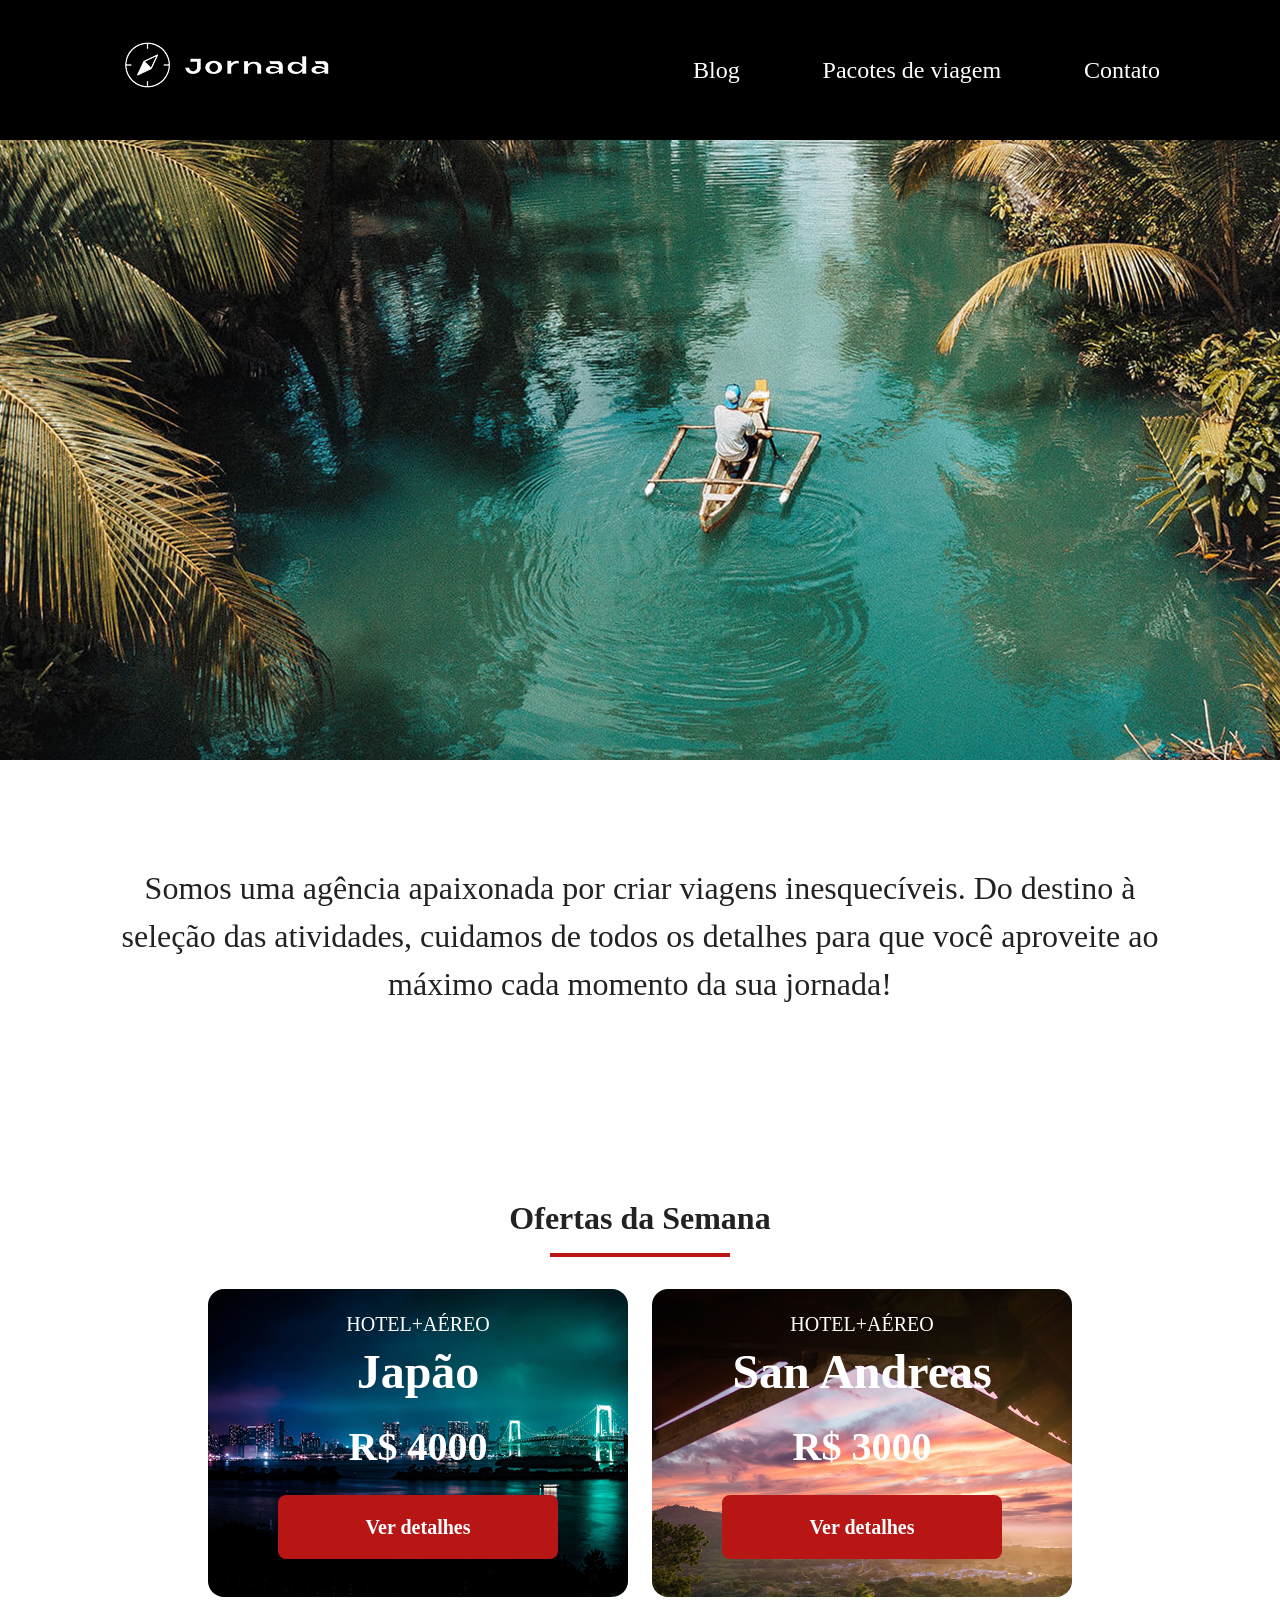
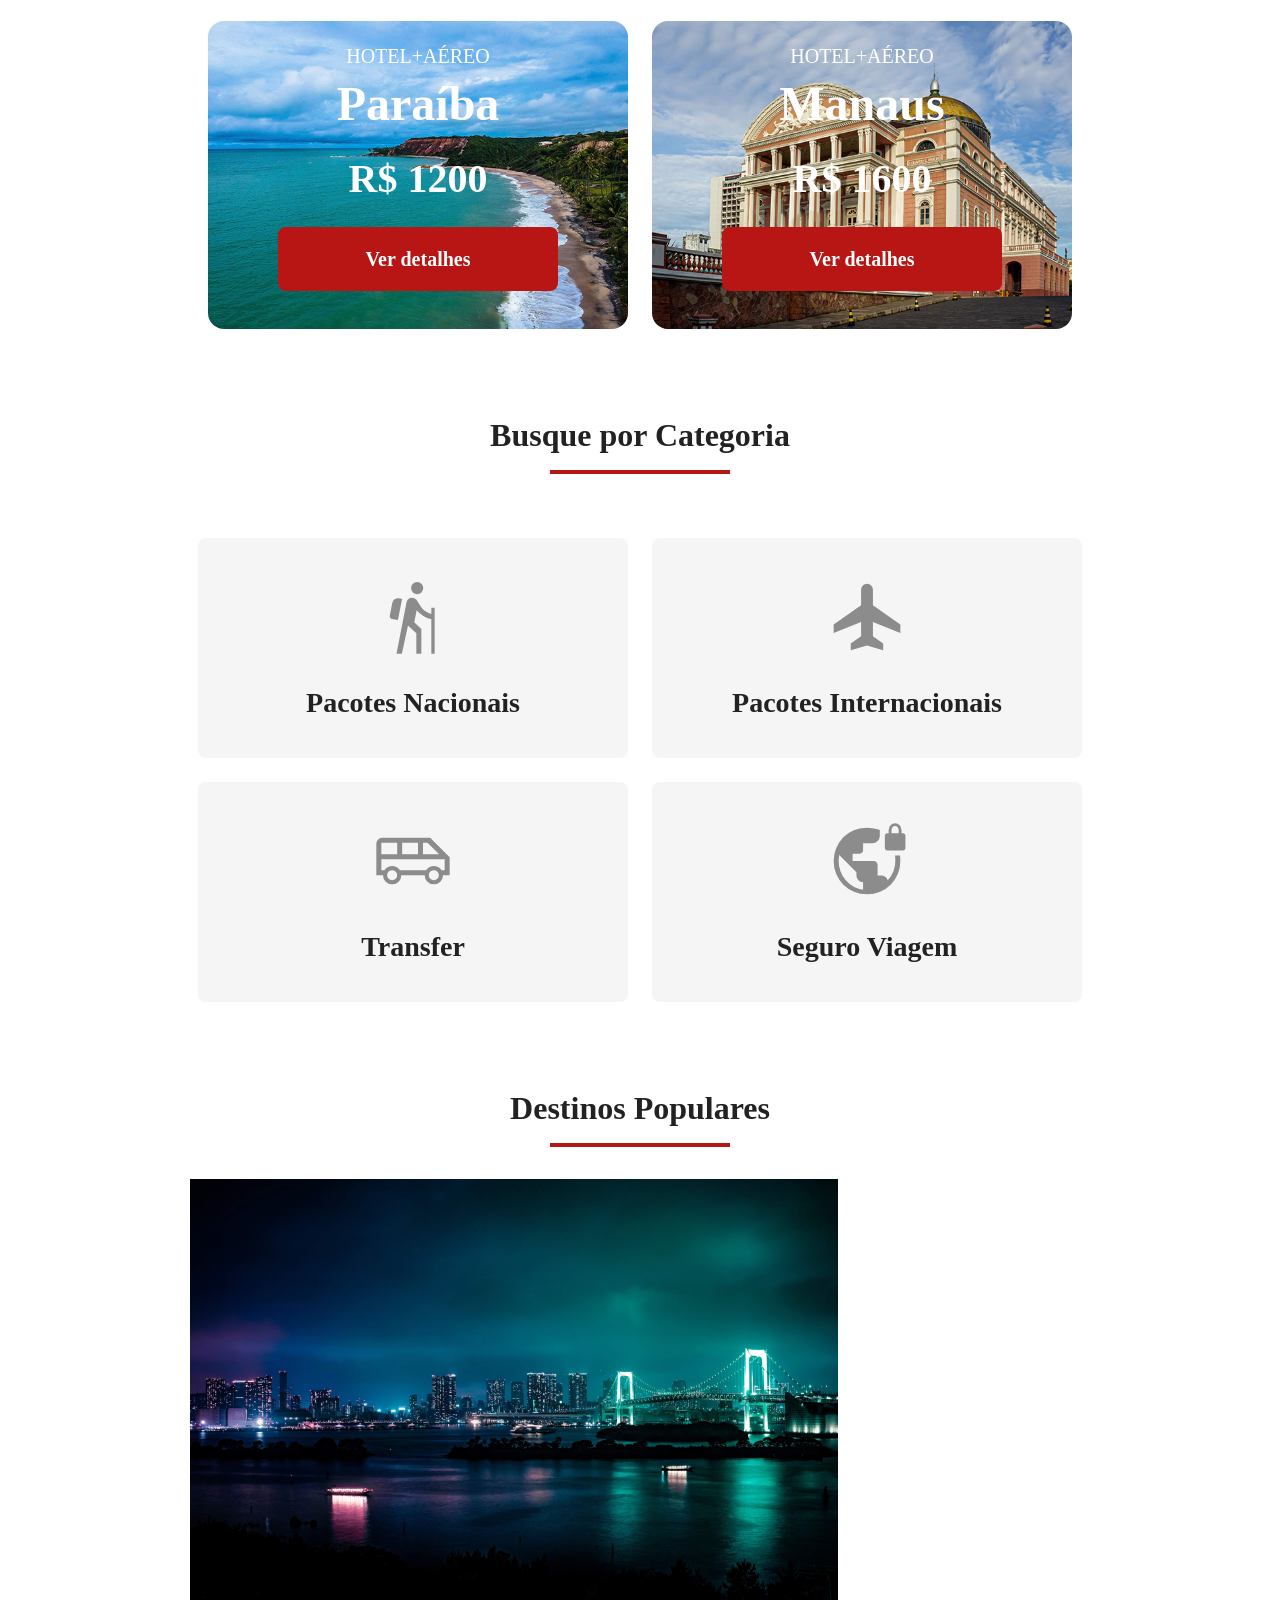
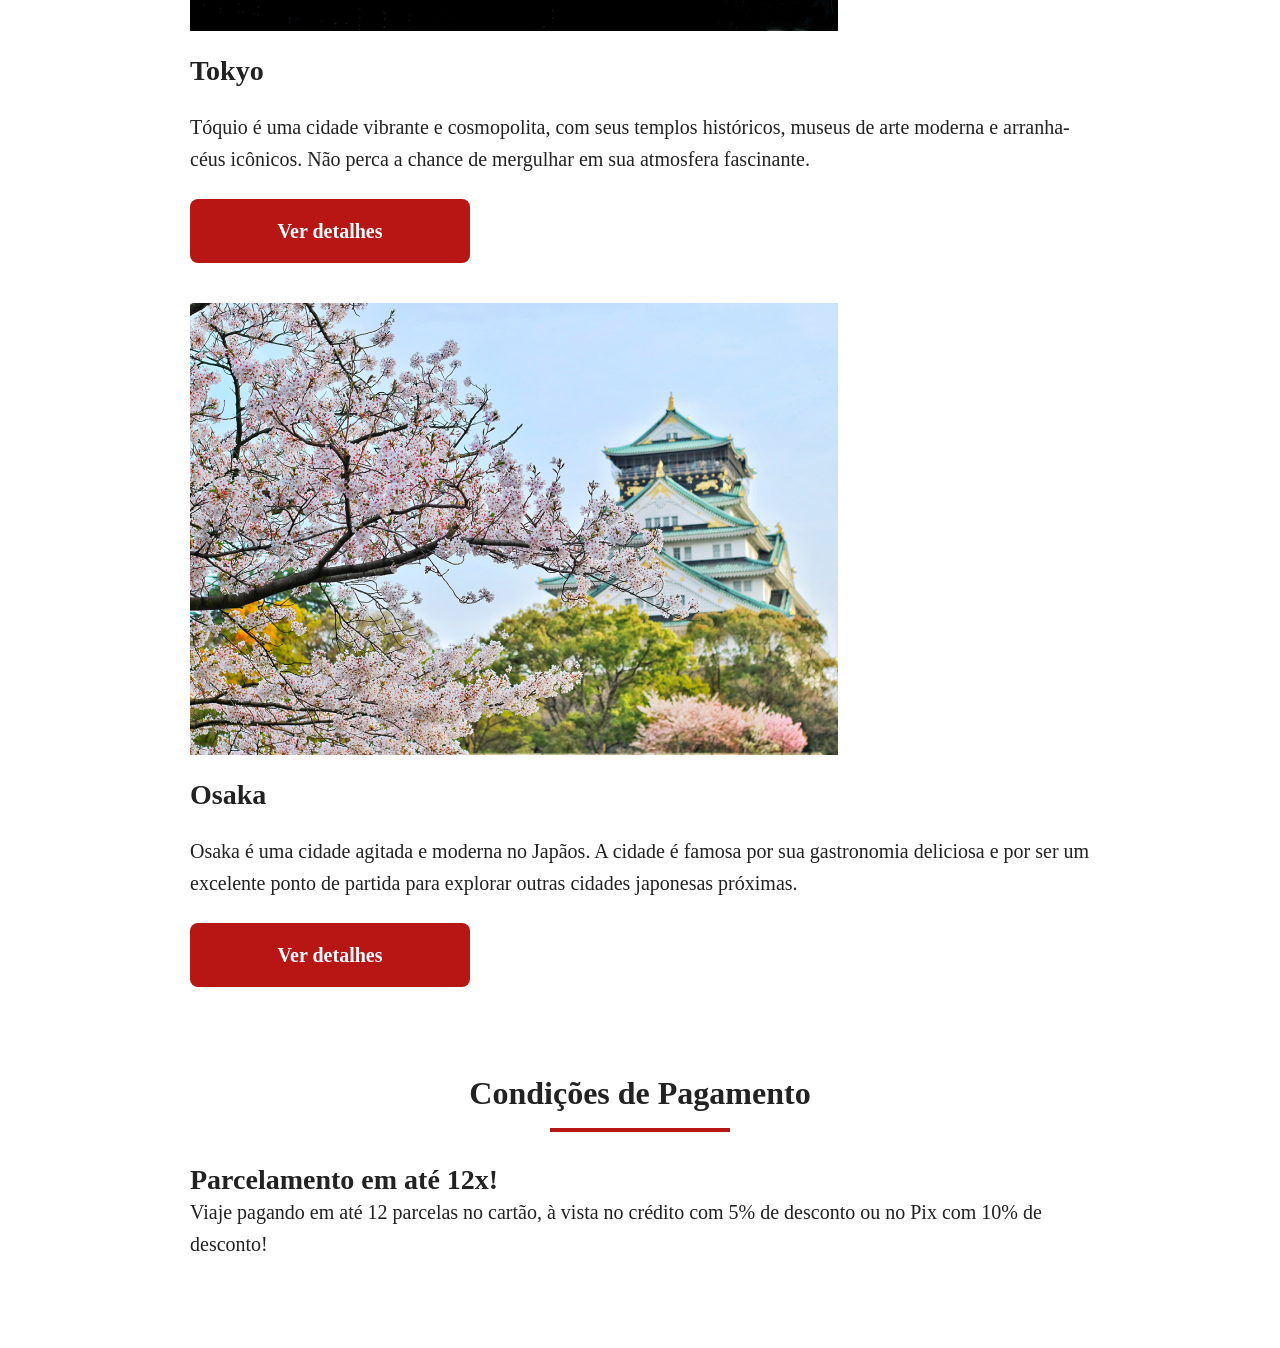
==== index.html @ b7887f9d "Reutiliza estilos de titulos e textos" ====
<!DOCTYPE html>
<html lang="pt-br">
  <head>
    <meta charset="UTF-8" />
    <meta name="viewport" content="width=device-width, initial-scale=1.0" />
    <link rel="stylesheet" href="css/style.css" />
    <link rel="shortcut icon" href="favicon.png" type="image/x-icon" />
    <title>Jornada Viagens</title>
  </head>
  <body>
    <header class="main-header">
      <a class="logo" href="index.html" title="Voltar a página inicial">
        <img
          class="img-mobile"
          src="img/bussola-jornada-branca.png"
          alt="Bussola do logo Jornada Viagens na cor branca"
        />
        <img
          class="img-desktop"
          src="img/bussola-jornada-branca-desktop.png"
          alt="Bussola do logo Jornada Viagens na cor branca"
        />
      </a>
      <div class="navigation-menu">
        <label for="menu">
          <img src="img/menu.png" alt="Menu" />
        </label>
        <input type="checkbox" id="menu" hidden />
        <nav>
          <ul class="list-links">
            <li>
              <a href="blog.html" target="_blank">Blog</a>
            </li>
            <li>
              <a href="pacotes.html" target="_blank">Pacotes de viagem</a>
            </li>
            <li>
              <a href="contato.html" target="_blank">Contato</a>
            </li>
          </ul>
        </nav>
      </div>
    </header>
    <section class="hero">
      <div class="hero-img"></div>
      <h2>
        Somos uma agência apaixonada por criar viagens inesquecíveis. Do destino
        à seleção das atividades, cuidamos de todos os detalhes para que você
        aproveite ao máximo cada momento da sua jornada!
      </h2>
    </section>
    <section class="offers">
      <div class="section-title">
        <h2>Ofertas da Semana</h2>
        <hr />
      </div>
      <div class="offers-cards">
        <article class="card bg-japao">
          <header>
            <p>HOTEL+AÉREO</p>
            <h3>
              Japão <br />
              <span>R$ 4000</span>
            </h3>
          </header>
          <footer>
            <a href="#" class="button">Ver detalhes</a>
          </footer>
        </article>
        <article class="card bg-san-andreas">
          <header>
            <p>HOTEL+AÉREO</p>
            <h3>
              San Andreas <br />
              <span>R$ 3000</span>
            </h3>
          </header>
          <footer>
            <a href="#" class="button">Ver detalhes</a>
          </footer>
        </article>
        <article class="card bg-paraiba">
          <header>
            <p>HOTEL+AÉREO</p>
            <h3>
              Paraíba <br />
              <span>R$ 1200</span>
            </h3>
          </header>
          <footer>
            <a href="#" class="button">Ver detalhes</a>
          </footer>
        </article>
        <article class="card bg-manaus">
          <header>
            <p>HOTEL+AÉREO</p>
            <h3>
              Manaus <br />
              <span>R$ 1600</span>
            </h3>
          </header>
          <footer>
            <a href="#" class="button">Ver detalhes</a>
          </footer>
        </article>
      </div>
    </section>
    <section class="categories">
      <div class="section-title">
        <h2>Busque por Categoria</h2>
        <hr />
      </div>
      <div class="categories-cards">
        <a
          class="card"
          href="#"
          title="Busque pela categoria Pacotes Nacionais"
        >
          <img src="img/pacotes-nacionais.svg" alt="Pacotes nacionais" />
          <h3 class="content-title">Pacotes Nacionais</h3>
        </a>

        <a
          class="card"
          href="#"
          title="Busque pela categoria Pacotes Internacionais"
        >
          <img
            src="img/pacotes-internacionais.svg"
            alt="Pacotes internacionais"
          />
          <h3 class="content-title">Pacotes Internacionais</h3>
        </a>

        <a
          class="card single-line transfer"
          href="#"
          title="Busque pelo serviço de Transfer"
        >
          <img src="img/transfer.svg" alt="Transfer" />
          <h3 class="content-title">Transfer</h3>
        </a>

        <a
          class="card single-line"
          href="#"
          title="Busque pelo serviço de Seguro Viagem"
        >
          <img src="img/seguro-viagem.svg" alt="Seguro Viagem" />
          <h3 class="content-title">Seguro Viagem</h3>
        </a>
      </div>
    </section>
    <section class="destinations">
      <div class="section-title">
        <h2>Destinos Populares</h2>
        <hr />
      </div>
      <div class="destinations-items">
        <article class="item">
          <header>
            <div class="img-item tokyo"></div>
            <h4 class="content-title">Tokyo</h4>
          </header>
          <p class="content-text">
            Tóquio é uma cidade vibrante e cosmopolita, com seus templos
            históricos, museus de arte moderna e arranha-céus icônicos. Não
            perca a chance de mergulhar em sua atmosfera fascinante.
          </p>
          <footer>
            <a
              href="#"
              class="button"
              title="Veja mais detalhes do destino Tokyo"
              >Ver detalhes</a
            >
          </footer>
        </article>
        <article class="item">
          <header>
            <div class="img-item osaka"></div>
            <h4 class="content-title">Osaka</h4>
          </header>
          <p class="content-text">
            Osaka é uma cidade agitada e moderna no Japãos. A cidade é famosa
            por sua gastronomia deliciosa e por ser um excelente ponto de
            partida para explorar outras cidades japonesas próximas.
          </p>
          <footer>
            <a
              href="#"
              class="button"
              title="Veja mais detalhes do destino Osaka"
              >Ver detalhes</a
            >
          </footer>
        </article>
      </div>
    </section>
    <section class="payments">
      <div class="section-title">
        <h2>Condições de Pagamento</h2>
        <hr />
      </div>
      <div class="text-content">
        <h3 class="content-title">Parcelamento em até 12x!</h3>
        <p class="content-text">
          Viaje pagando em até 12 parcelas no cartão, à vista no crédito com 5%
          de desconto ou no Pix com 10% de desconto!
        </p>
      </div>
      <div class="image-content">
        <div class="image bag"></div>
        <div class="image passport"></div>
        <div class="image people"></div>
      </div>
    </section>
  </body>
</html>
---- css/style.css ----
@import url(global.css);
@import url(header.css);
@import url(hero.css);
@import url(offers.css);
@import url(categories.css);
@import url(destinations.css);
@import url(payments.css);
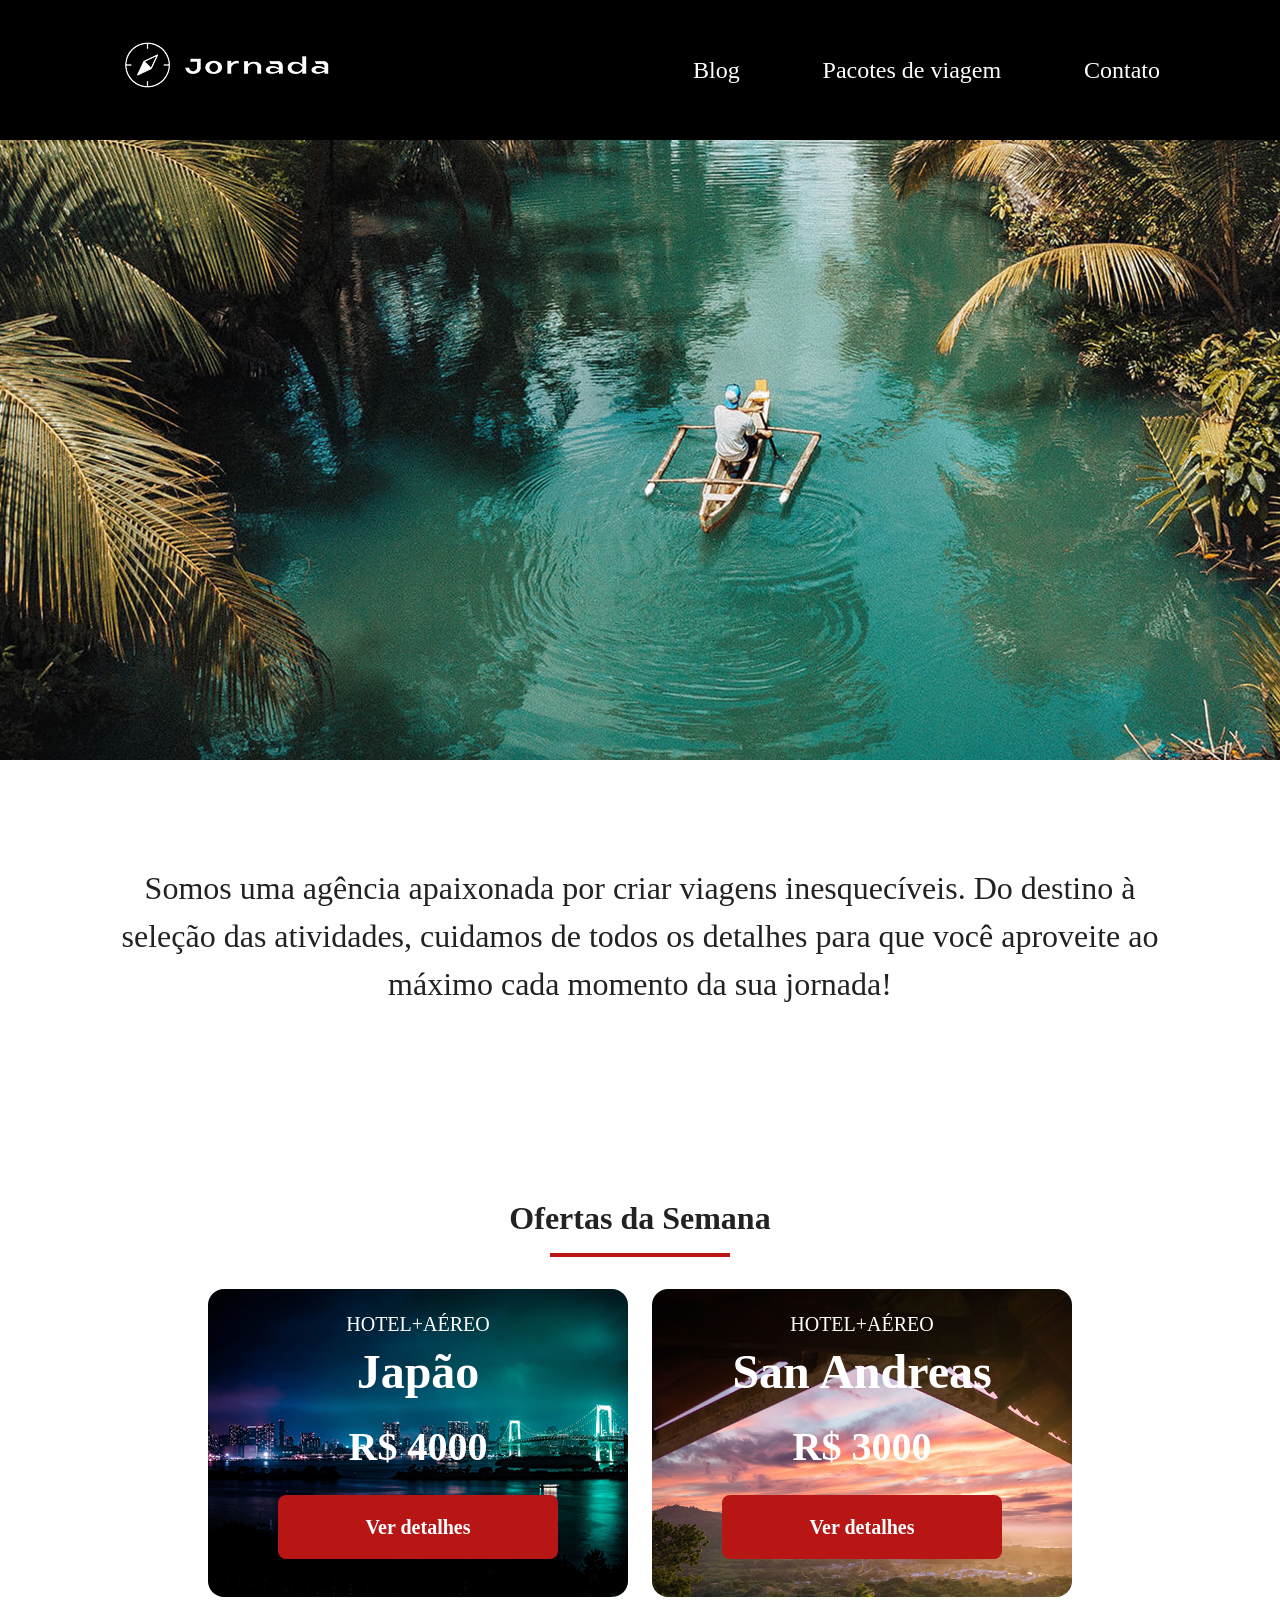
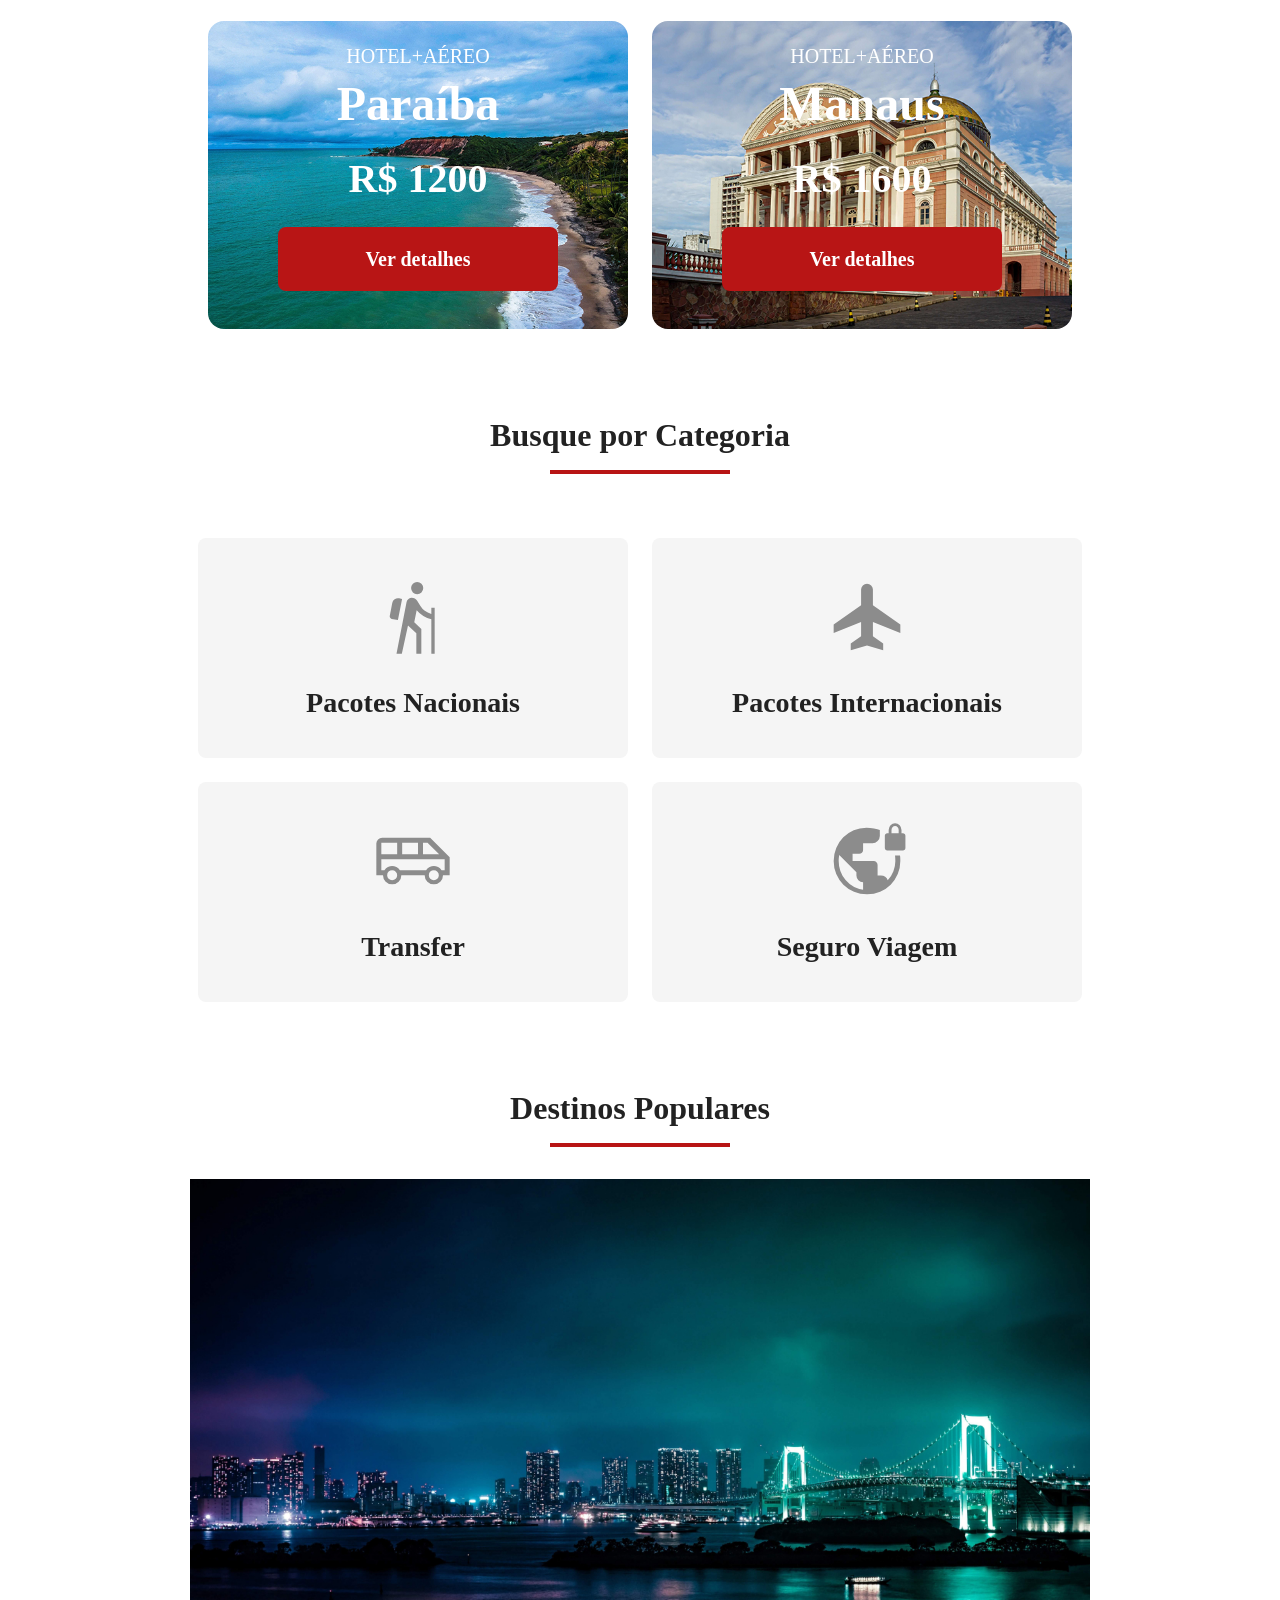
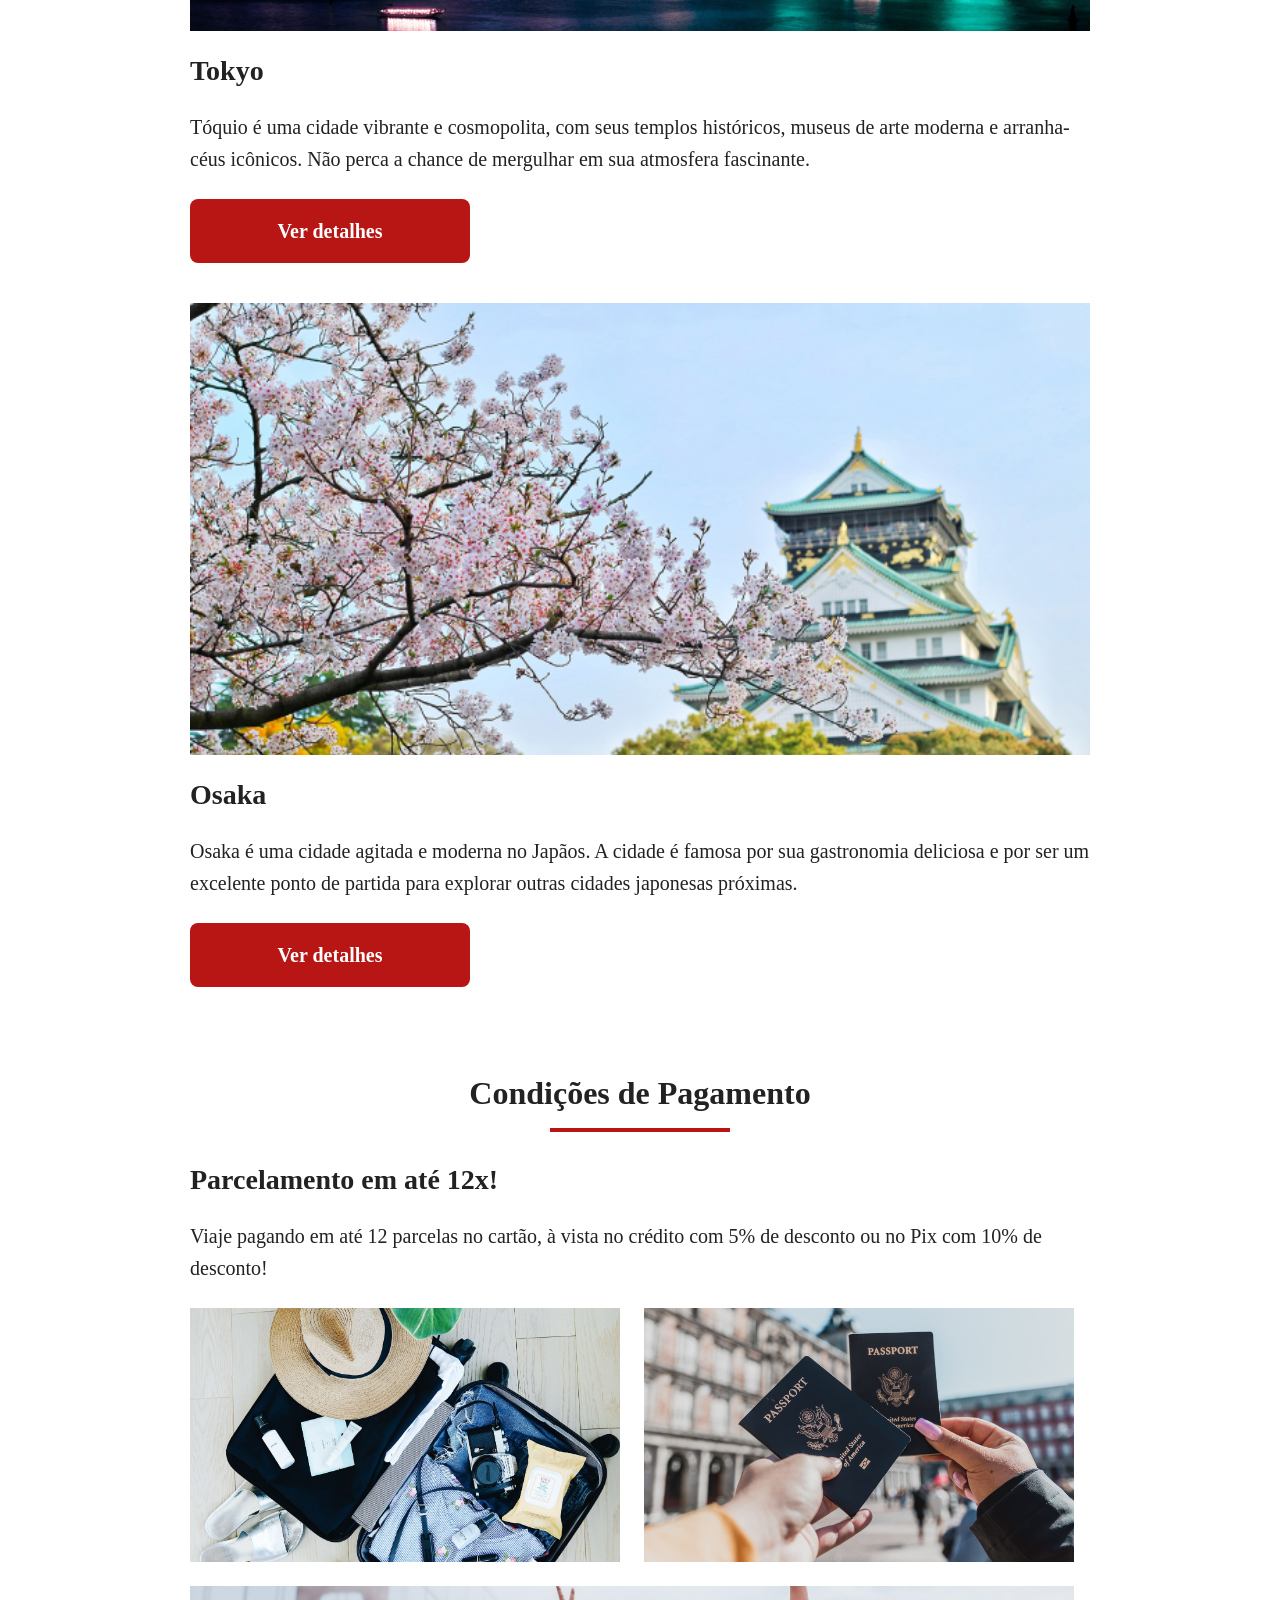
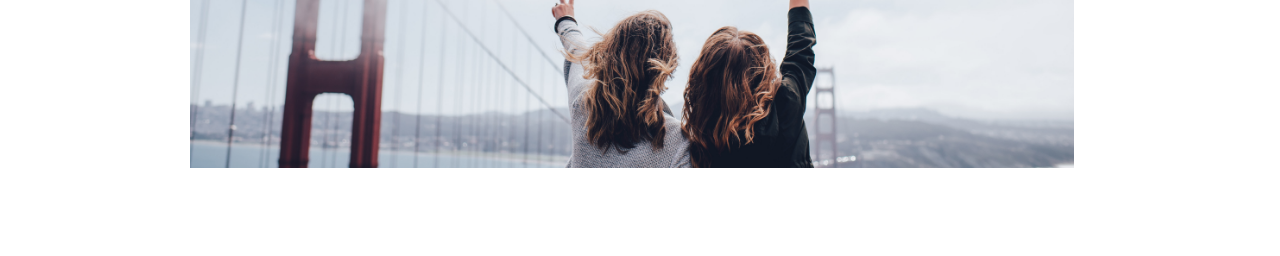
==== commit 91bbb582: "Finaliza secao de pagamentos" ====
--- a/index.html
+++ b/index.html
@@ -202,17 +202,19 @@
         <h2>Condições de Pagamento</h2>
         <hr />
       </div>
-      <div class="text-content">
-        <h3 class="content-title">Parcelamento em até 12x!</h3>
-        <p class="content-text">
-          Viaje pagando em até 12 parcelas no cartão, à vista no crédito com 5%
-          de desconto ou no Pix com 10% de desconto!
-        </p>
-      </div>
-      <div class="image-content">
-        <div class="image bag"></div>
-        <div class="image passport"></div>
-        <div class="image people"></div>
+      <div class="content-content">
+        <div class="text-content">
+          <h3 class="content-title">Parcelamento em até 12x!</h3>
+          <p class="content-text">
+            Viaje pagando em até 12 parcelas no cartão, à vista no crédito com
+            5% de desconto ou no Pix com 10% de desconto!
+          </p>
+        </div>
+        <div class="image-content">
+          <div class="image bag"></div>
+          <div class="image passport"></div>
+          <div class="image people"></div>
+        </div>
       </div>
     </section>
   </body>
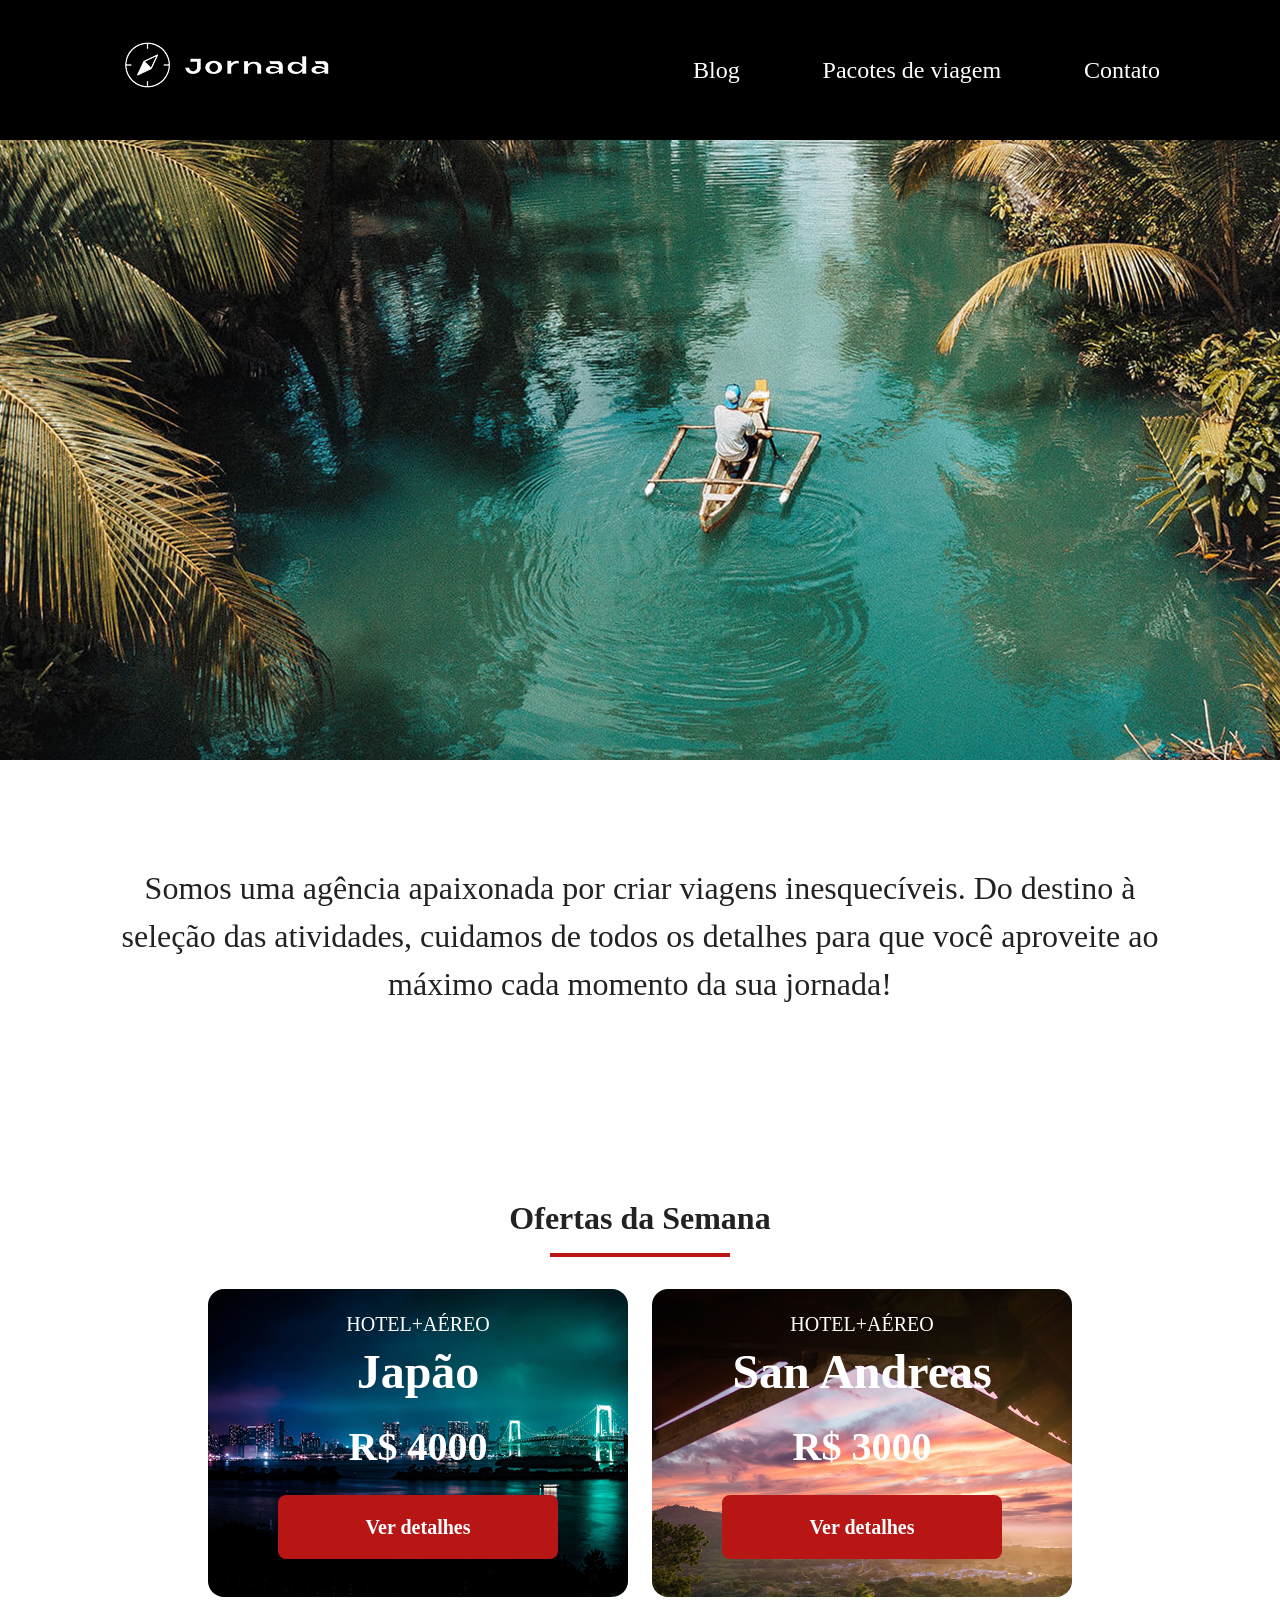
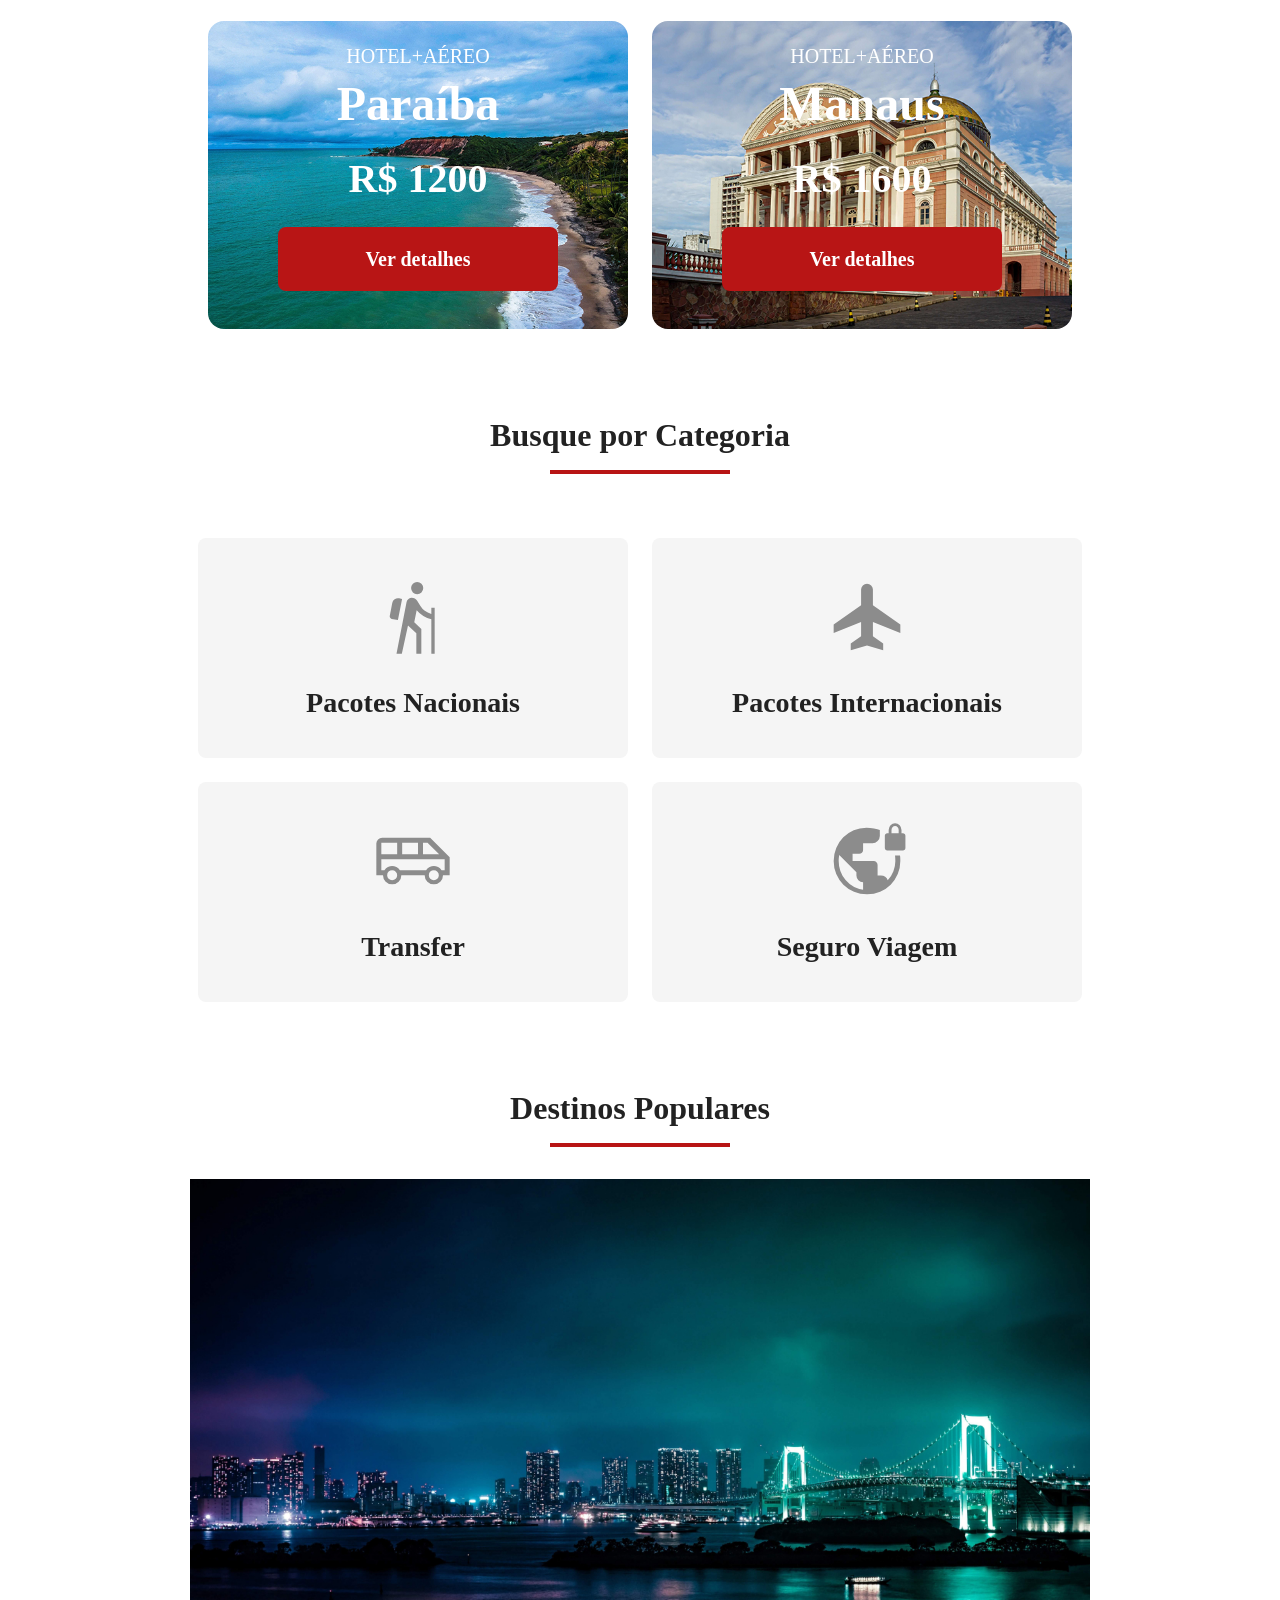
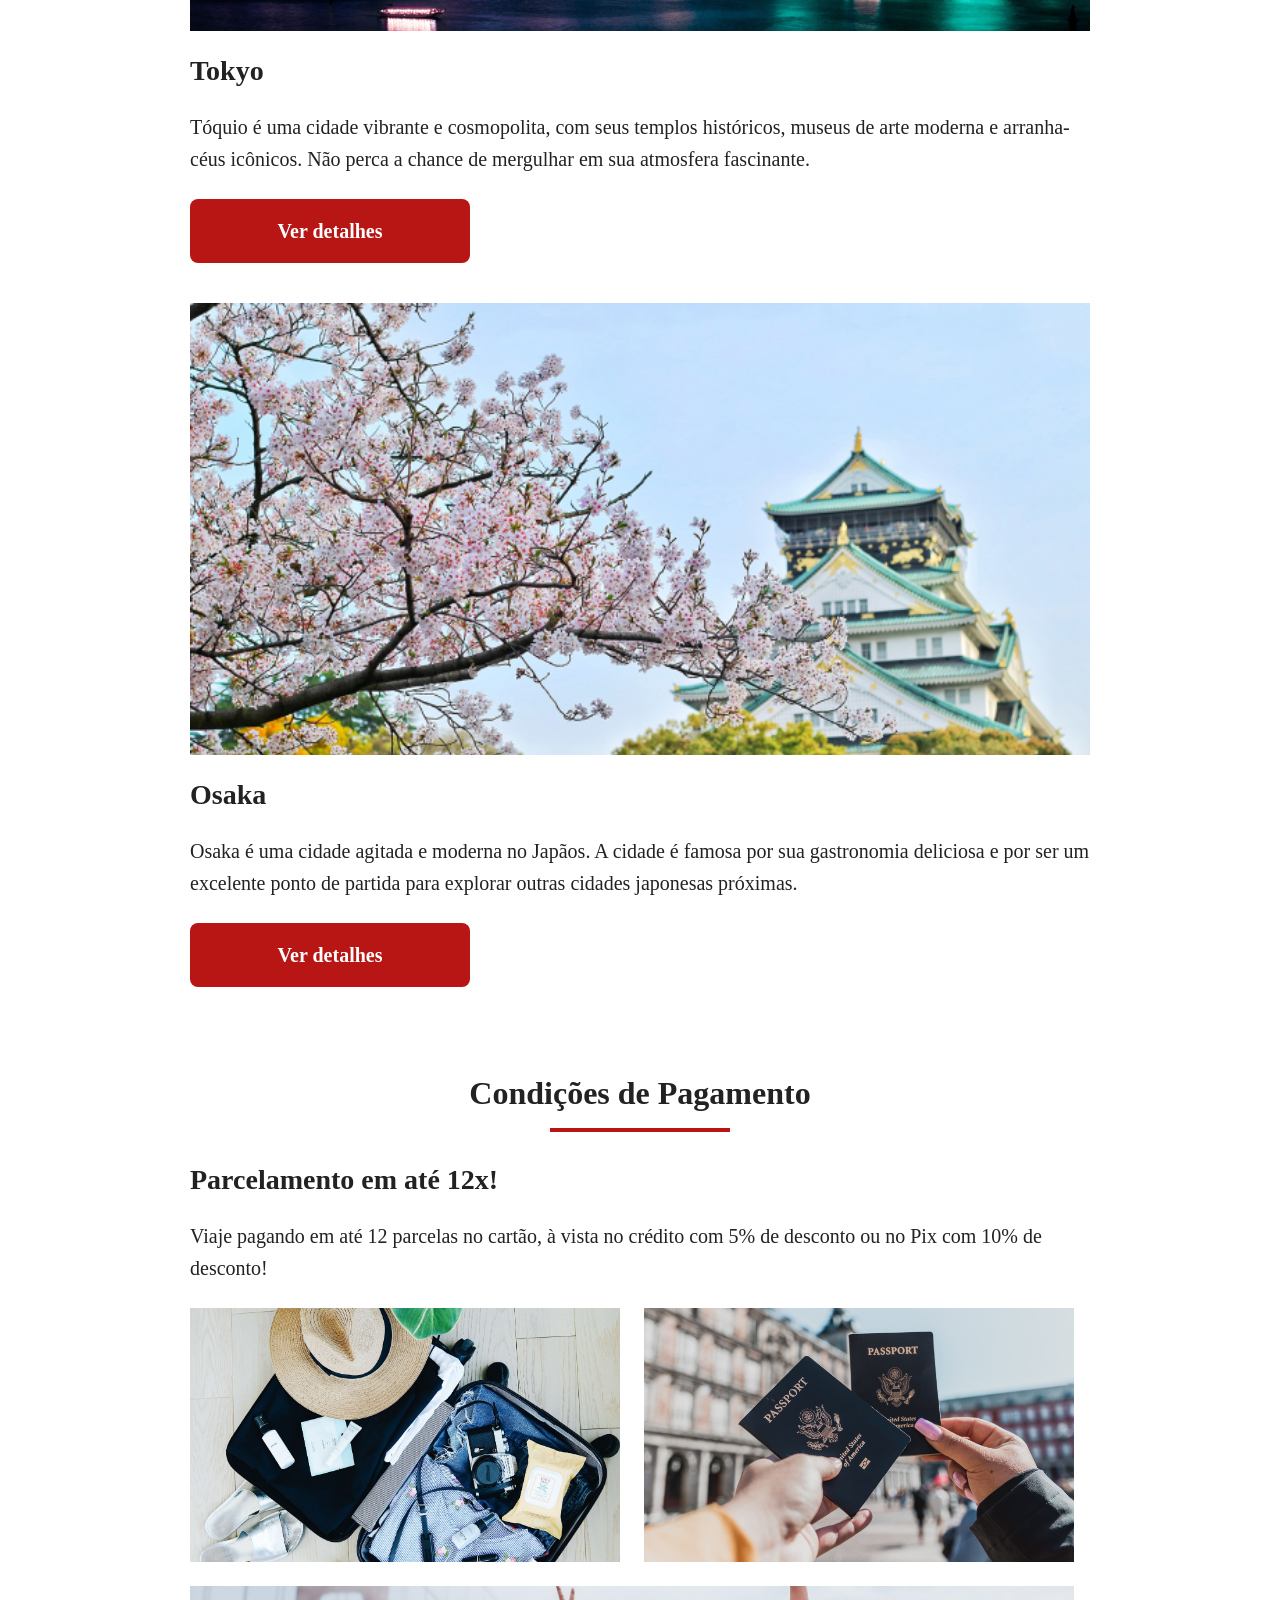
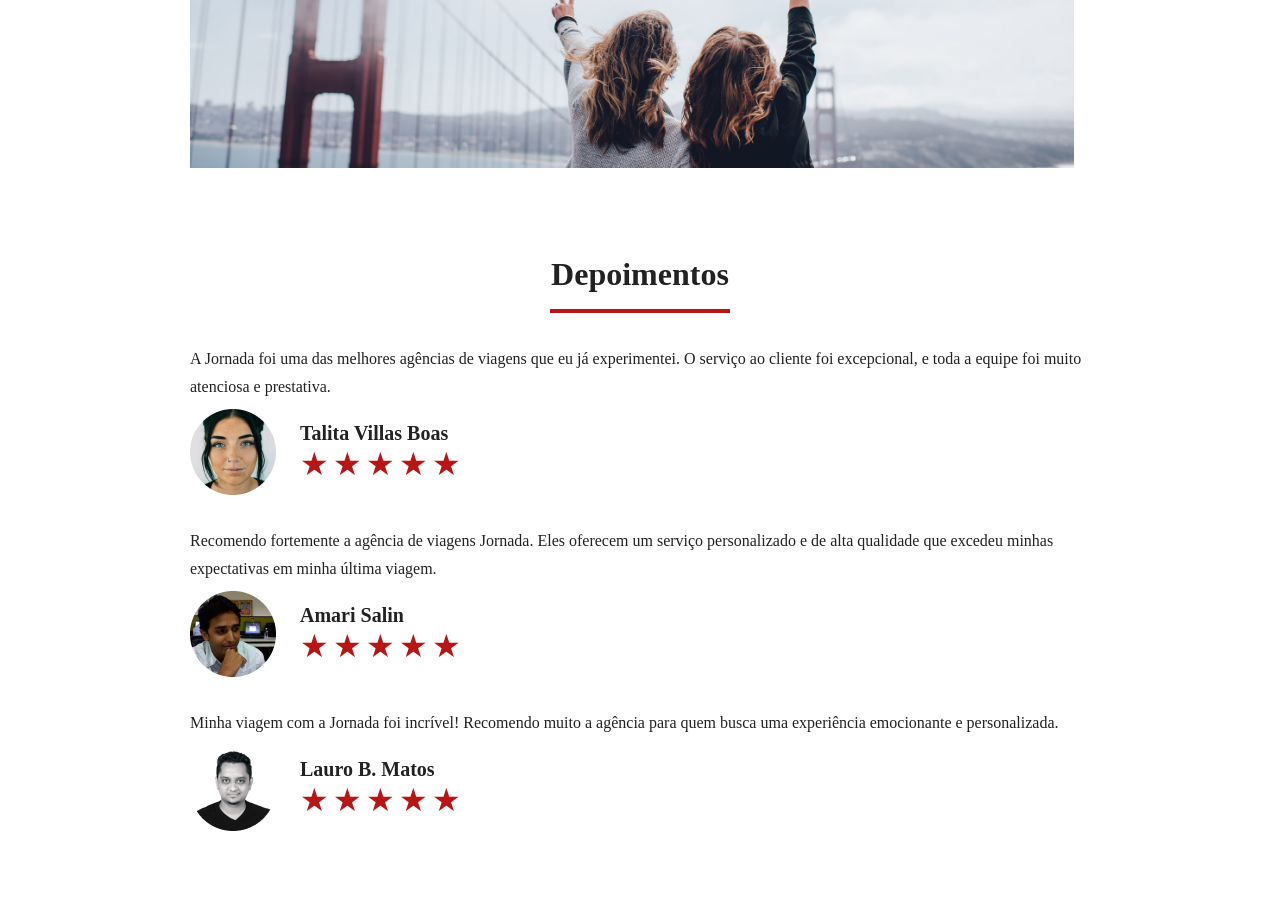
==== commit 144ef543: "Finaliza estilos do mobile" ====
--- a/index.html
+++ b/index.html
@@ -217,5 +217,87 @@
         </div>
       </div>
     </section>
+    <section class="testimonial">
+      <div class="section-title">
+        <h2>Depoimentos</h2>
+        <hr />
+      </div>
+      <div class="testimonial-container">
+        <article>
+          <header>
+            <p>
+              A Jornada foi uma das melhores agências de viagens que eu já
+              experimentei. O serviço ao cliente foi excepcional, e toda a
+              equipe foi muito atenciosa e prestativa.
+            </p>
+          </header>
+          <footer>
+            <img
+              src="img/avatar-talita.png"
+              alt="Imagem de perfil da cliente Talita Villas Boas"
+            />
+            <div class="profile-content">
+              <h4>Talita Villas Boas</h4>
+              <div class="rating">
+                <span class="star">&#9733;</span>
+                <span class="star">&#9733;</span>
+                <span class="star">&#9733;</span>
+                <span class="star">&#9733;</span>
+                <span class="star">&#9733;</span>
+              </div>
+            </div>
+          </footer>
+        </article>
+        <article>
+          <header>
+            <p>
+              Recomendo fortemente a agência de viagens Jornada. Eles oferecem
+              um serviço personalizado e de alta qualidade que excedeu minhas
+              expectativas em minha última viagem.
+            </p>
+          </header>
+          <footer>
+            <img
+              src="img/avatar-amari.png"
+              alt="Imagem de perfil da cliente Amari Salin"
+            />
+            <div class="profile-content">
+              <h4>Amari Salin</h4>
+              <div class="rating">
+                <span class="star">&#9733;</span>
+                <span class="star">&#9733;</span>
+                <span class="star">&#9733;</span>
+                <span class="star">&#9733;</span>
+                <span class="star">&#9733;</span>
+              </div>
+            </div>
+          </footer>
+        </article>
+        <article>
+          <header>
+            <p>
+              Minha viagem com a Jornada foi incrível! Recomendo muito a agência
+              para quem busca uma experiência emocionante e personalizada.
+            </p>
+          </header>
+          <footer>
+            <img
+              src="img/avatar-lauro.png"
+              alt="Imagem de perfil da cliente Talita Villas Boas"
+            />
+            <div class="profile-content">
+              <h4>Lauro B. Matos</h4>
+              <div class="rating">
+                <span class="star">&#9733;</span>
+                <span class="star">&#9733;</span>
+                <span class="star">&#9733;</span>
+                <span class="star">&#9733;</span>
+                <span class="star">&#9733;</span>
+              </div>
+            </div>
+          </footer>
+        </article>
+      </div>
+    </section>
   </body>
 </html>
--- a/css/style.css
+++ b/css/style.css
@@ -5,3 +5,4 @@
 @import url(categories.css);
 @import url(destinations.css);
 @import url(payments.css);
+@import url(tesmonials.css);
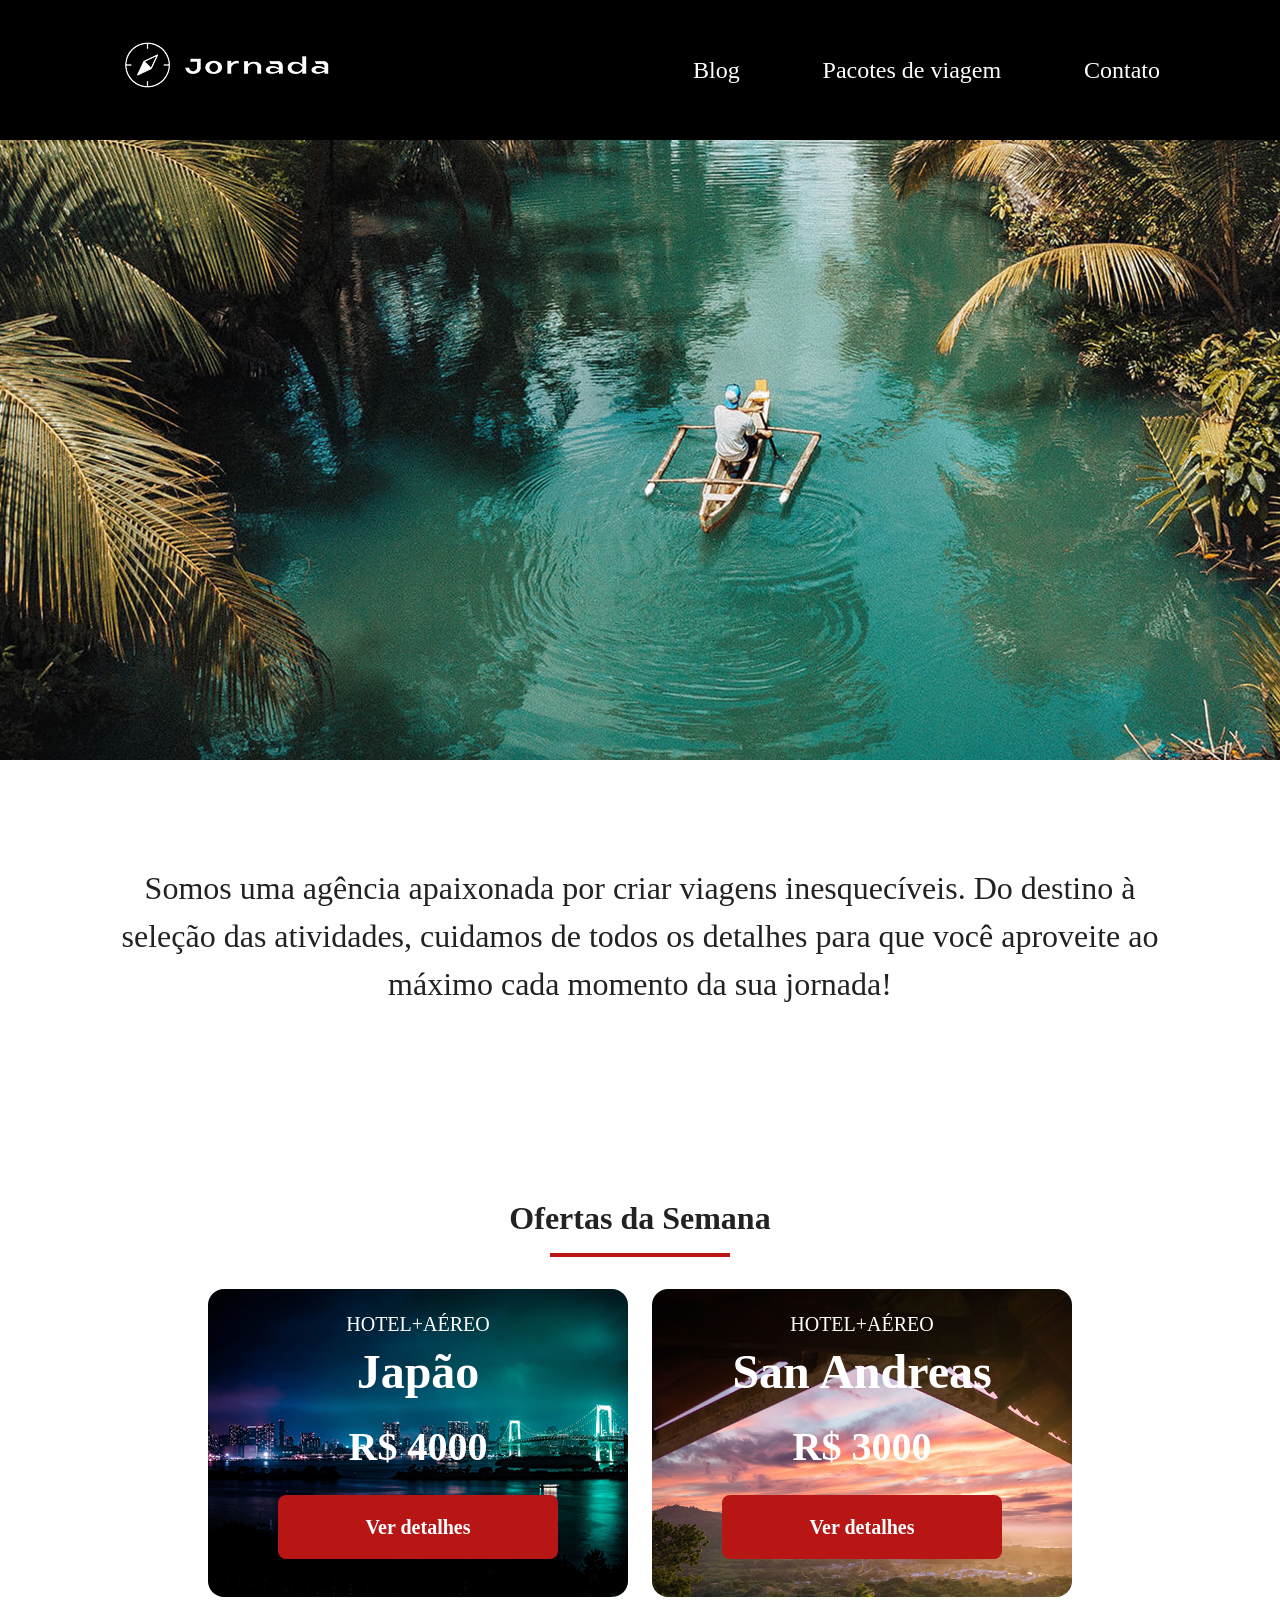
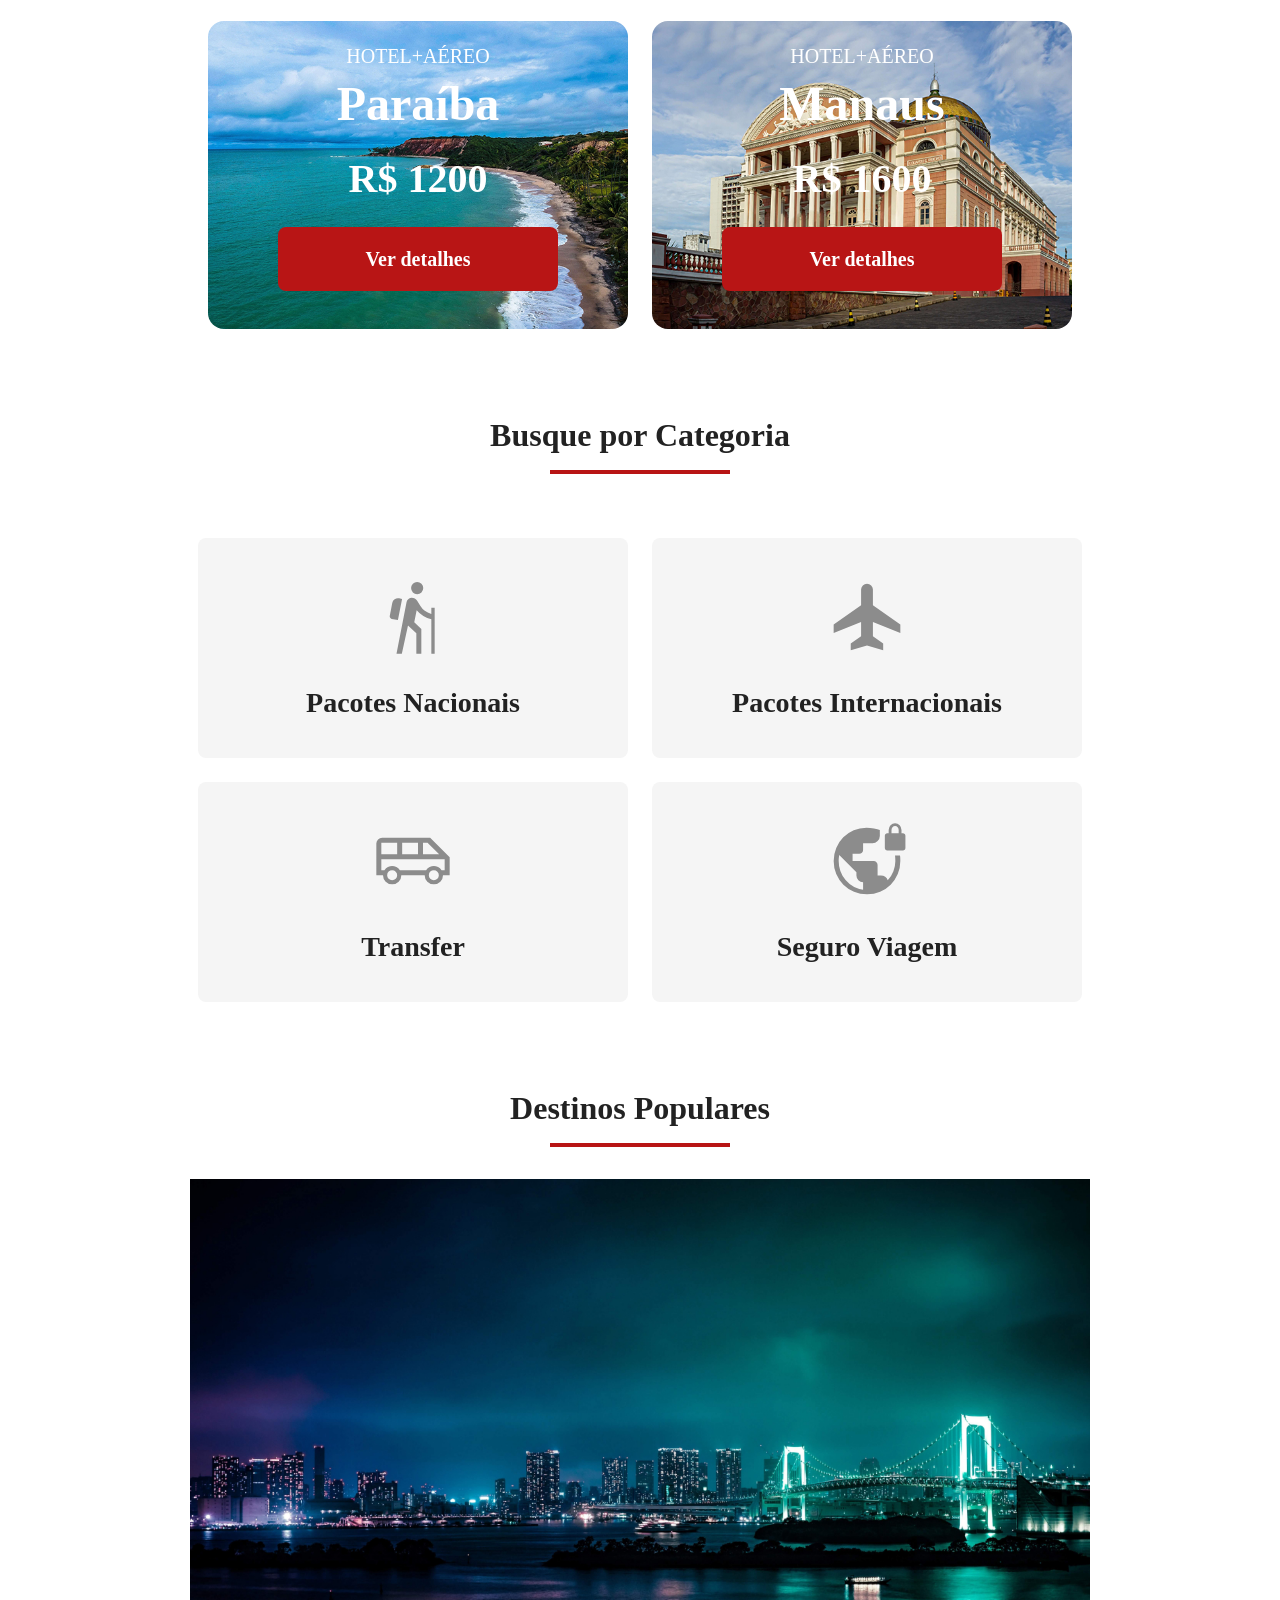
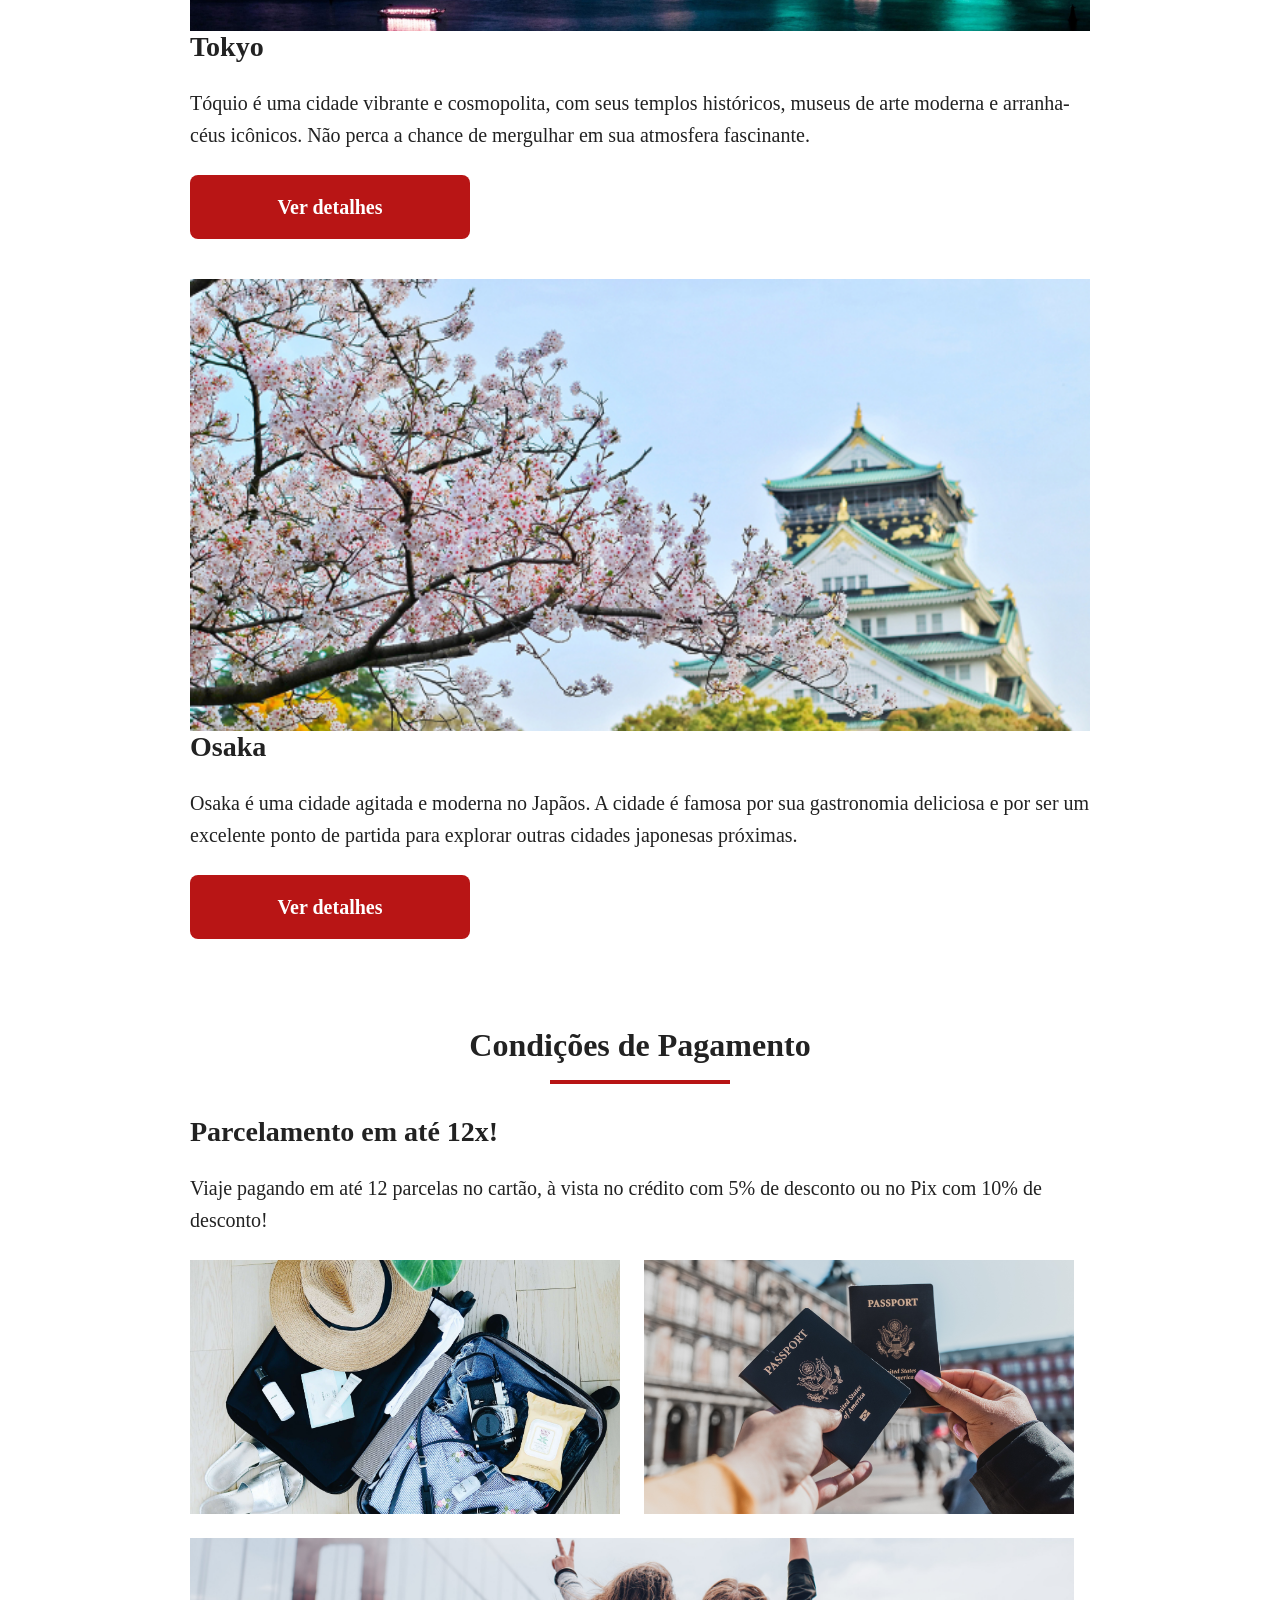
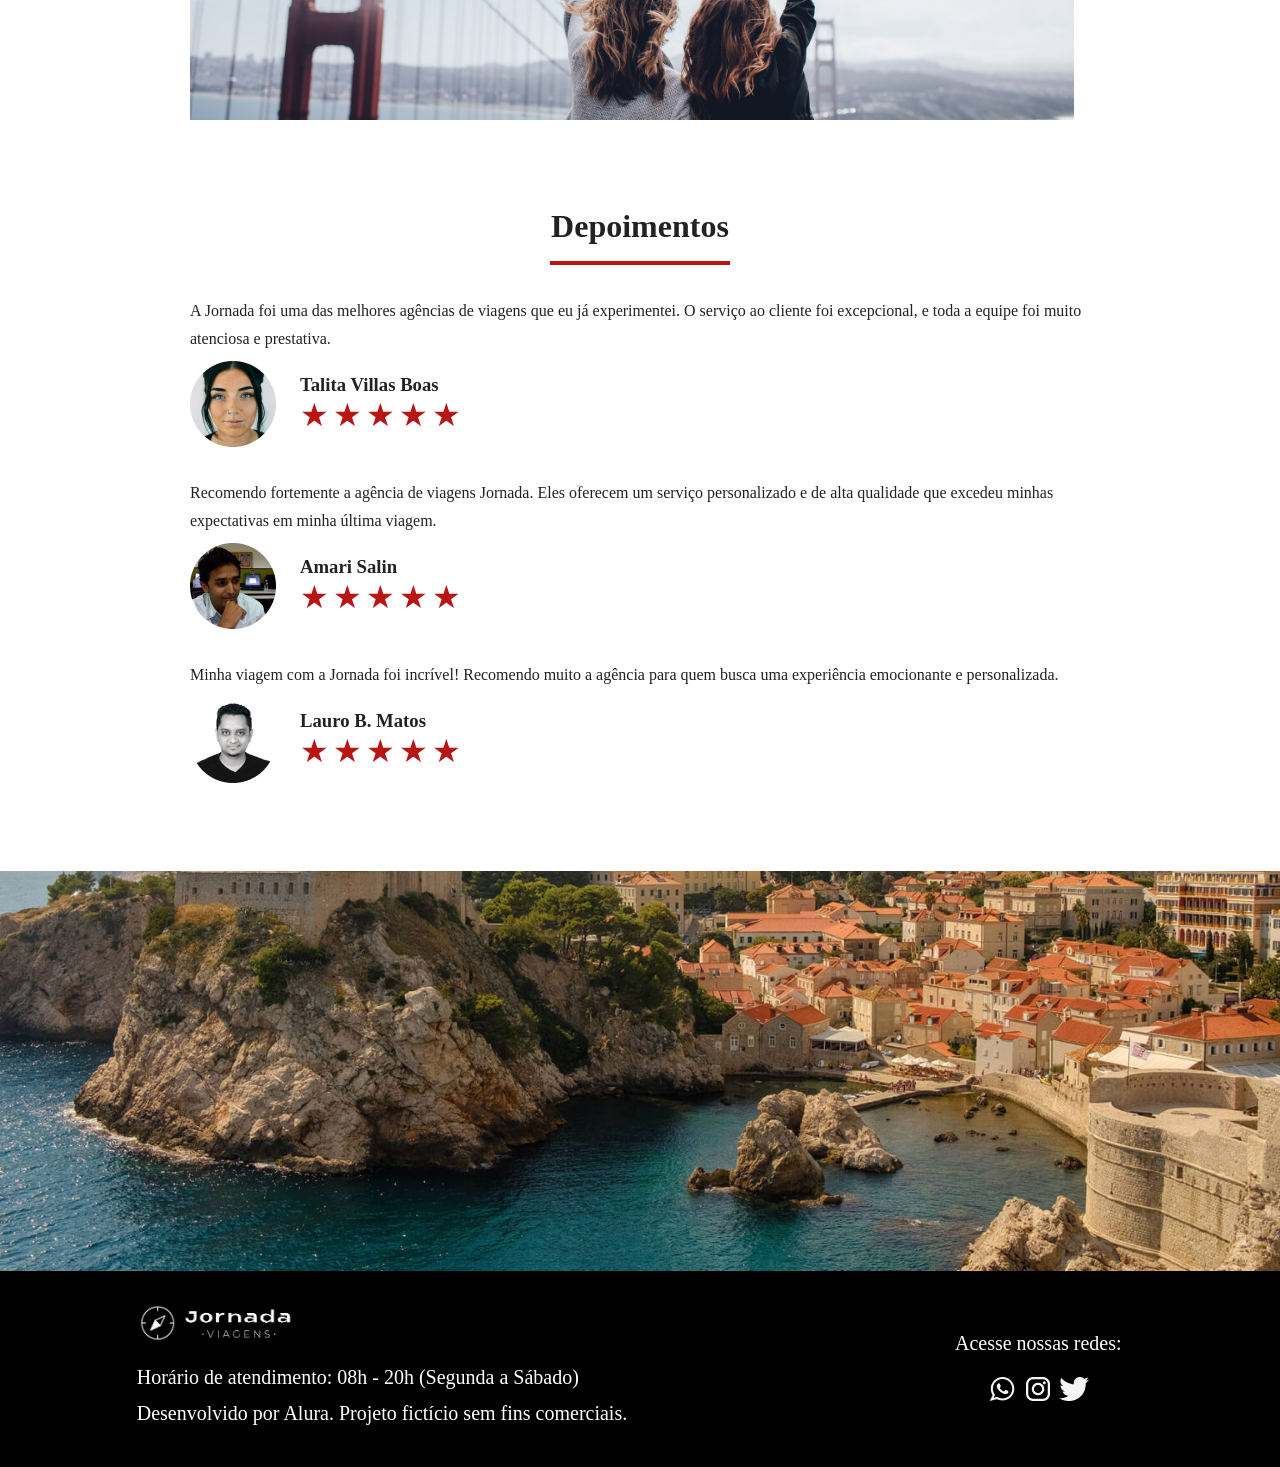
==== commit e7b823d9: "Altera favico" ====
--- a/index.html
+++ b/index.html
@@ -4,7 +4,7 @@
     <meta charset="UTF-8" />
     <meta name="viewport" content="width=device-width, initial-scale=1.0" />
     <link rel="stylesheet" href="css/style.css" />
-    <link rel="shortcut icon" href="favicon.png" type="image/x-icon" />
+    <link rel="shortcut icon" href="favicon.svg" type="image/svg" />
     <title>Jornada Viagens</title>
   </head>
   <body>
@@ -116,7 +116,7 @@
           href="#"
           title="Busque pela categoria Pacotes Nacionais"
         >
-          <img src="img/pacotes-nacionais.svg" alt="Pacotes nacionais" />
+          <img src="img/pacotes-nacionais.svg" alt="Icone de viajante" />
           <h3 class="content-title">Pacotes Nacionais</h3>
         </a>
 
@@ -125,10 +125,7 @@
           href="#"
           title="Busque pela categoria Pacotes Internacionais"
         >
-          <img
-            src="img/pacotes-internacionais.svg"
-            alt="Pacotes internacionais"
-          />
+          <img src="img/pacotes-internacionais.svg" alt="Icone de um avião" />
           <h3 class="content-title">Pacotes Internacionais</h3>
         </a>
 
@@ -137,7 +134,7 @@
           href="#"
           title="Busque pelo serviço de Transfer"
         >
-          <img src="img/transfer.svg" alt="Transfer" />
+          <img src="img/transfer.svg" alt="Icone de um onibus" />
           <h3 class="content-title">Transfer</h3>
         </a>
 
@@ -146,7 +143,10 @@
           href="#"
           title="Busque pelo serviço de Seguro Viagem"
         >
-          <img src="img/seguro-viagem.svg" alt="Seguro Viagem" />
+          <img
+            src="img/seguro-viagem.svg"
+            alt="Icone de um planeta com cadeado"
+          />
           <h3 class="content-title">Seguro Viagem</h3>
         </a>
       </div>
@@ -160,7 +160,7 @@
         <article class="item">
           <header>
             <div class="img-item tokyo"></div>
-            <h4 class="content-title">Tokyo</h4>
+            <h3 class="content-title">Tokyo</h3>
           </header>
           <p class="content-text">
             Tóquio é uma cidade vibrante e cosmopolita, com seus templos
@@ -179,7 +179,7 @@
         <article class="item">
           <header>
             <div class="img-item osaka"></div>
-            <h4 class="content-title">Osaka</h4>
+            <h3 class="content-title">Osaka</h3>
           </header>
           <p class="content-text">
             Osaka é uma cidade agitada e moderna no Japãos. A cidade é famosa
@@ -237,7 +237,7 @@
               alt="Imagem de perfil da cliente Talita Villas Boas"
             />
             <div class="profile-content">
-              <h4>Talita Villas Boas</h4>
+              <h3>Talita Villas Boas</h3>
               <div class="rating">
                 <span class="star">&#9733;</span>
                 <span class="star">&#9733;</span>
@@ -262,7 +262,7 @@
               alt="Imagem de perfil da cliente Amari Salin"
             />
             <div class="profile-content">
-              <h4>Amari Salin</h4>
+              <h3>Amari Salin</h3>
               <div class="rating">
                 <span class="star">&#9733;</span>
                 <span class="star">&#9733;</span>
@@ -286,7 +286,7 @@
               alt="Imagem de perfil da cliente Talita Villas Boas"
             />
             <div class="profile-content">
-              <h4>Lauro B. Matos</h4>
+              <h3>Lauro B. Matos</h3>
               <div class="rating">
                 <span class="star">&#9733;</span>
                 <span class="star">&#9733;</span>
@@ -299,5 +299,33 @@
         </article>
       </div>
     </section>
+    <section class="hero-footer">
+      <div class="hero-footer-img"></div>
+    </section>
+    <footer class="rodape">
+      <div class="rodape-info">
+        <a href="index.html">
+          <img
+            class="rodape-logo"
+            src="/img/jornada-viagens.png"
+            alt="Logo da Jornada Viagens"
+          />
+        </a>
+        <p>Horário de atendimento: 08h - 20h (Segunda a Sábado)</p>
+        <p>Desenvolvido por Alura. Projeto fictício sem fins comerciais.</p>
+      </div>
+      <div class="rodape-social">
+        <p>Acesse nossas redes:</p>
+        <a href="#" title="Acesse o nosso Whatsapp"
+          ><img src="/img/whatsapp.png" alt="Logo do whatsapp branco"
+        /></a>
+        <a href="#" title="Acesse o nosso Instagram"
+          ><img src="/img/instagram.png" alt="Logo do instagram branco"
+        /></a>
+        <a href="#" title="Acesse o nosso Twitter"
+          ><img src="/img/twitter.png" alt="Logo do twitter branco"
+        /></a>
+      </div>
+    </footer>
   </body>
 </html>
--- a/css/style.css
+++ b/css/style.css
@@ -6,3 +6,4 @@
 @import url(destinations.css);
 @import url(payments.css);
 @import url(tesmonials.css);
+@import url(footer.css);
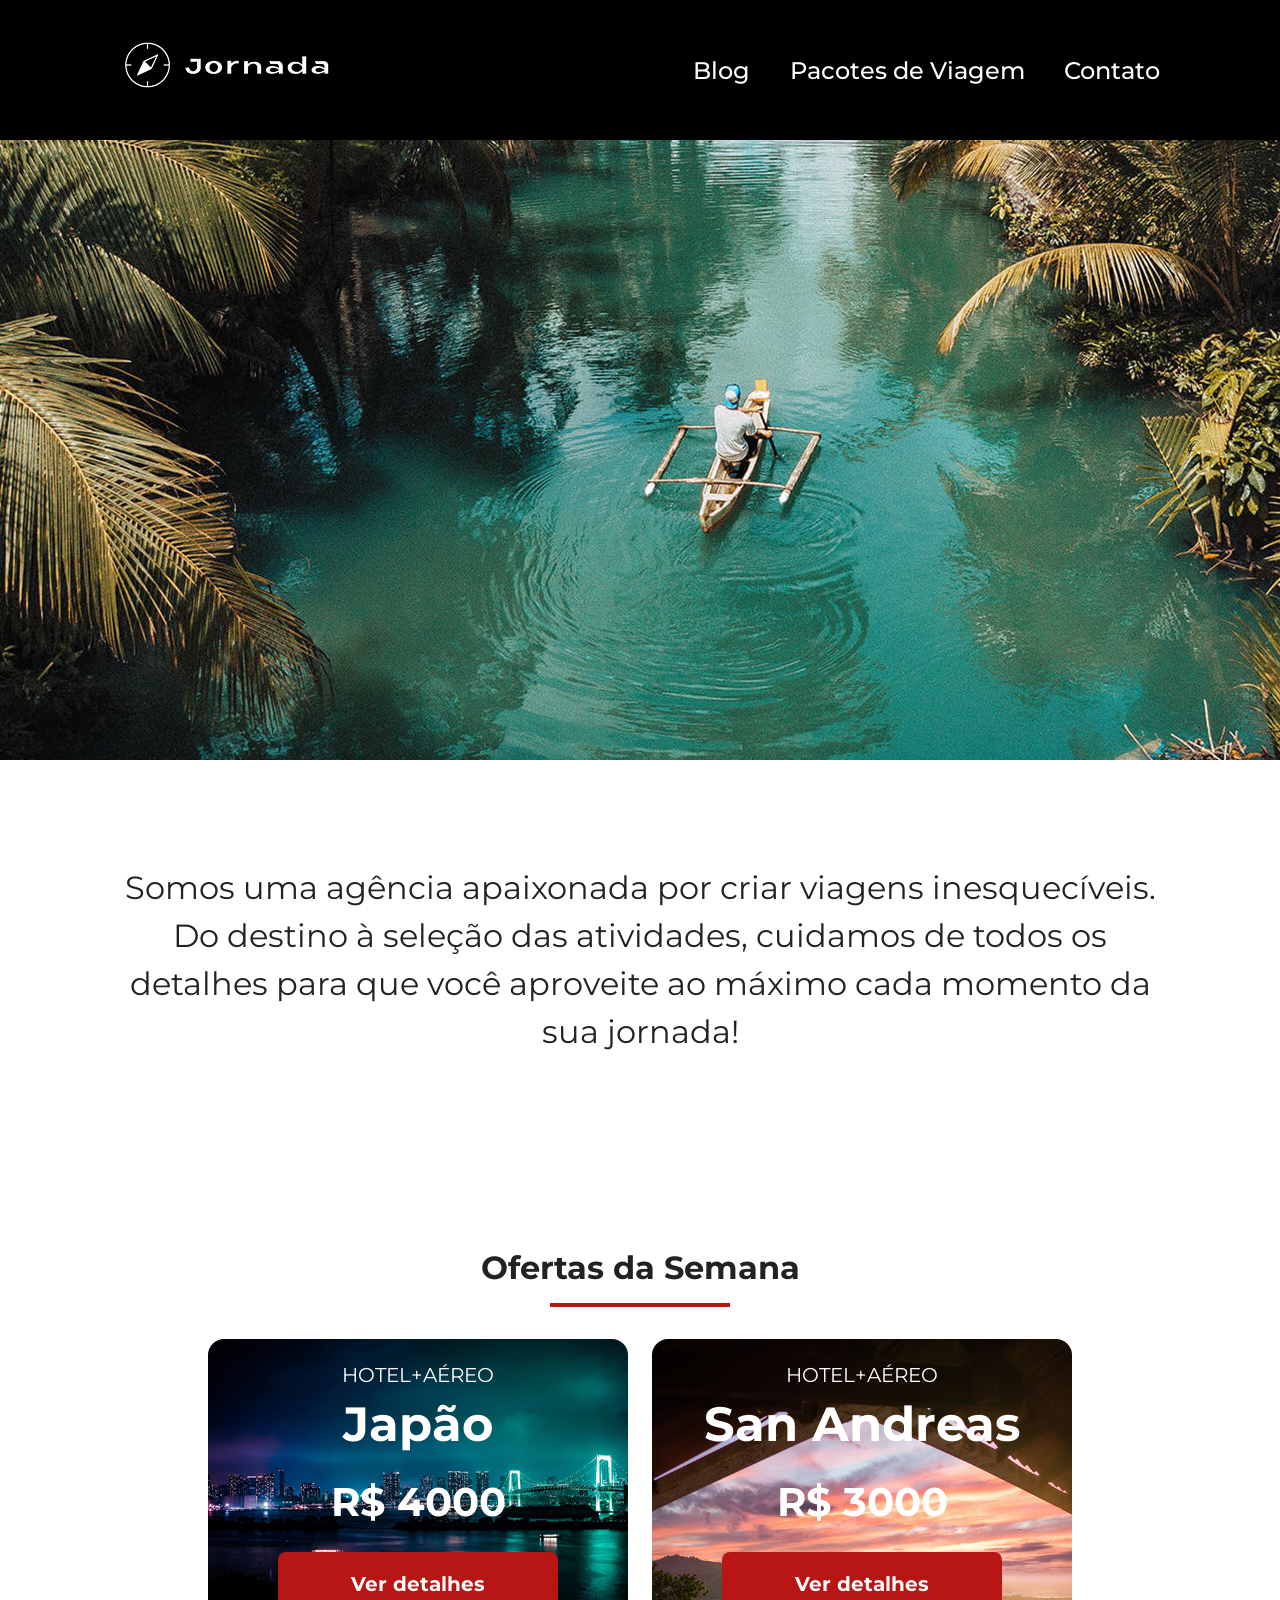
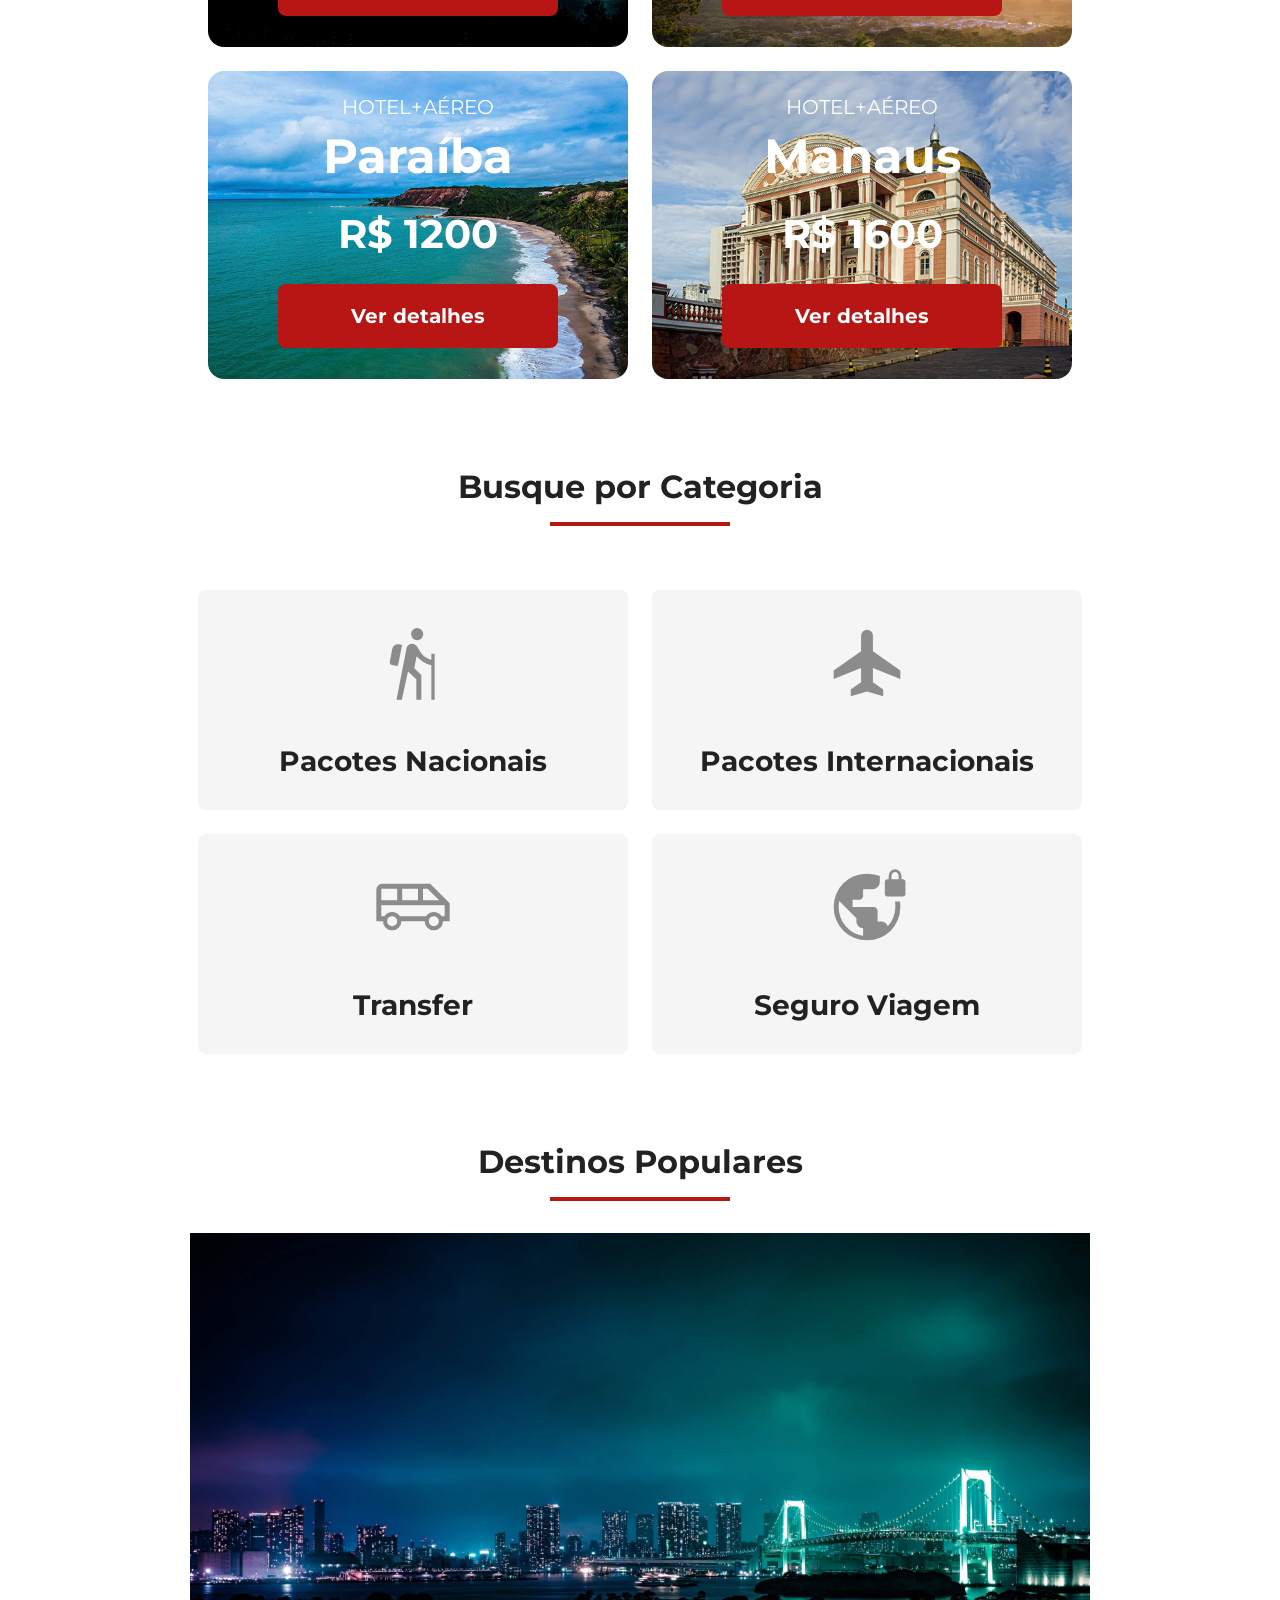
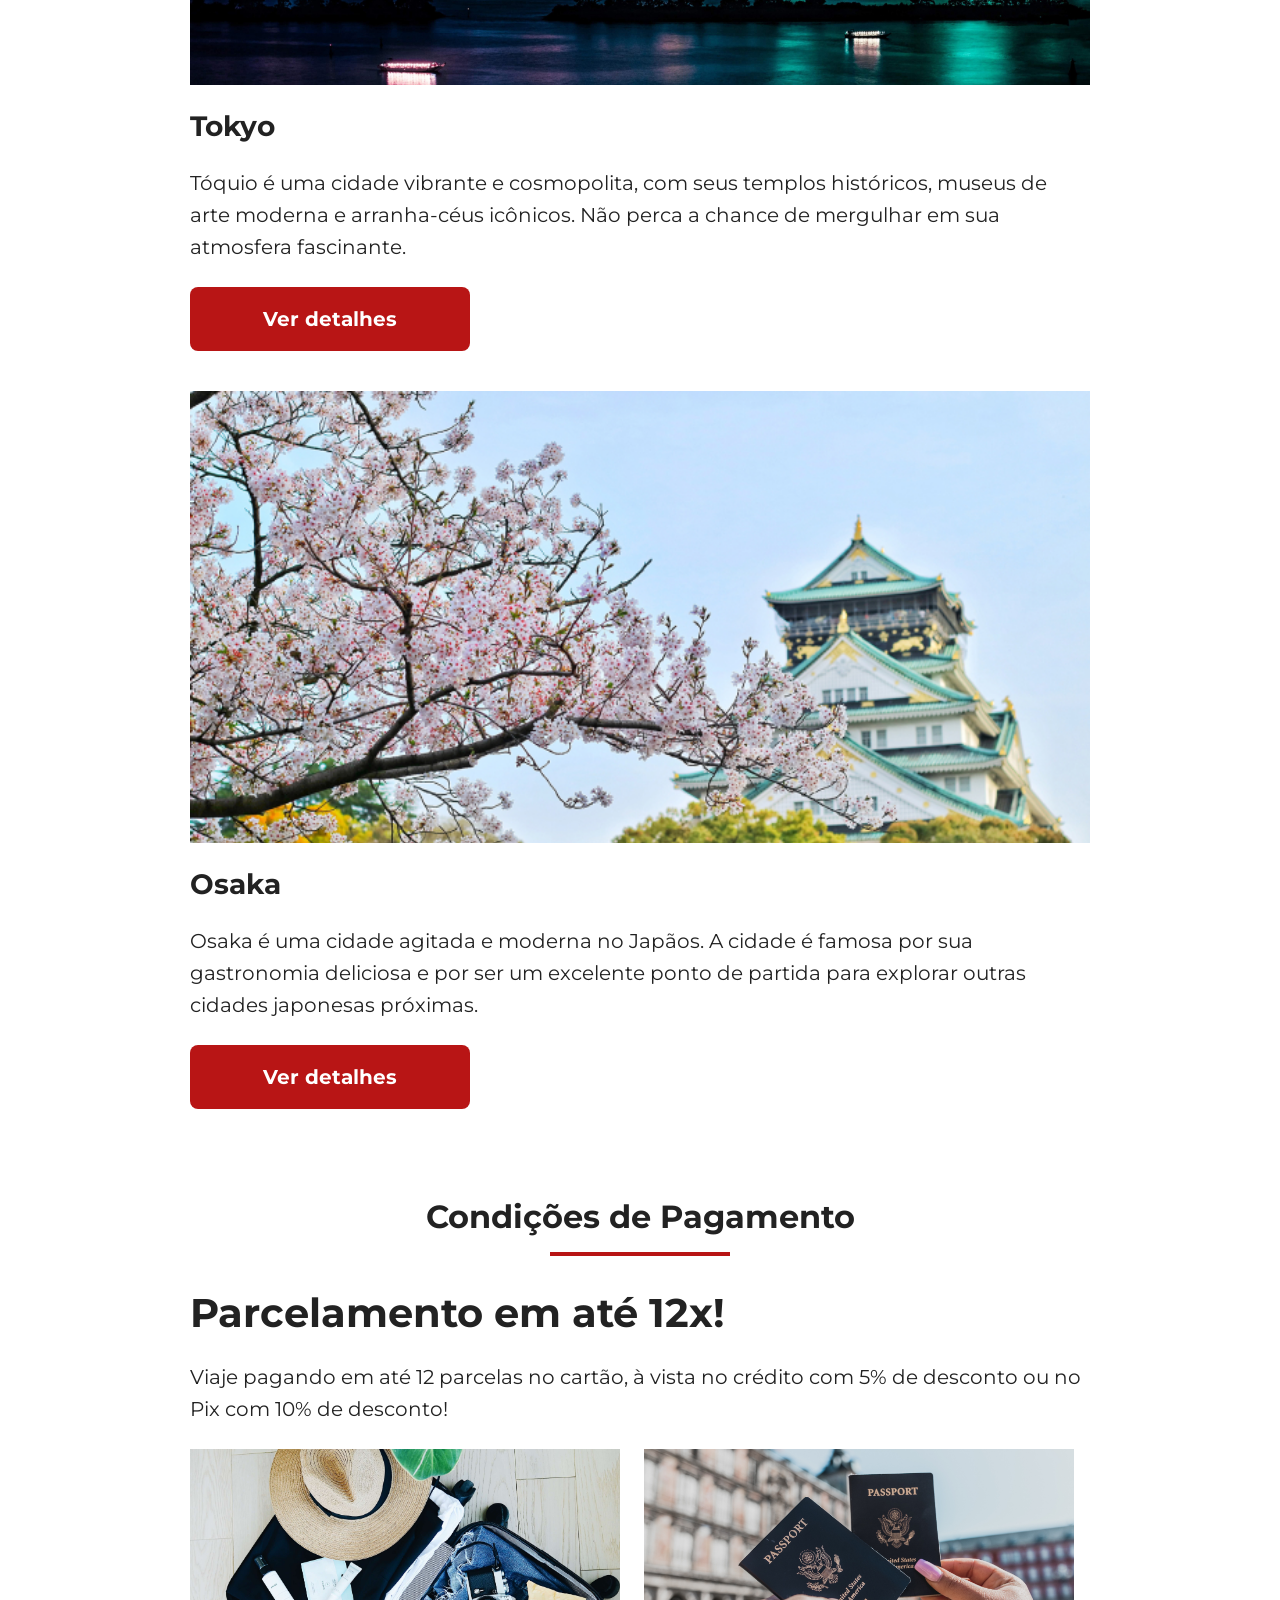
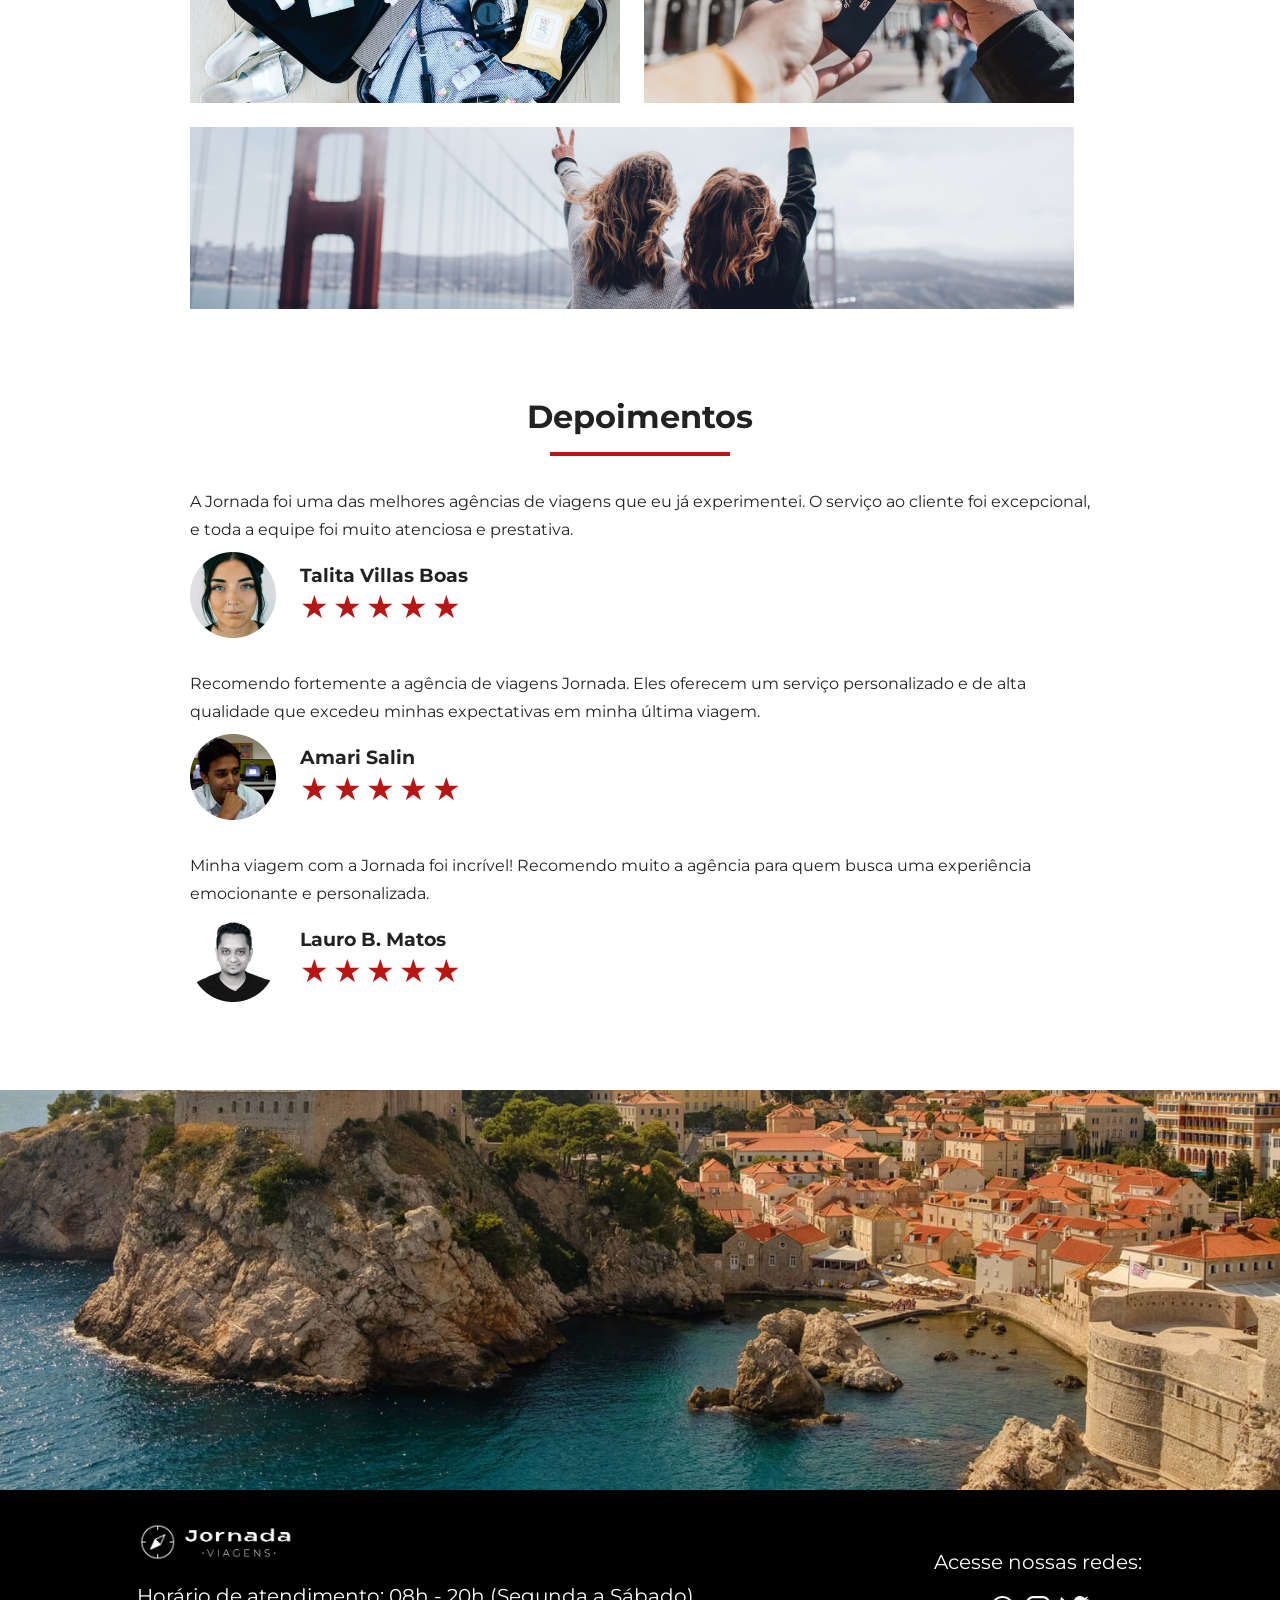
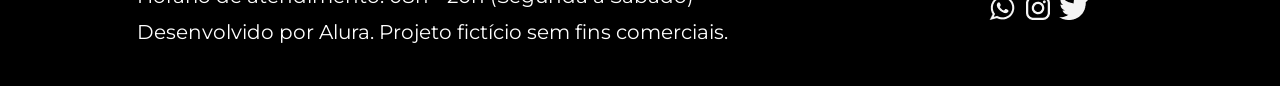
==== commit 04a61456: "alterado caminho das imagens" ====
--- a/index.html
+++ b/index.html
@@ -3,6 +3,26 @@
   <head>
     <meta charset="UTF-8" />
     <meta name="viewport" content="width=device-width, initial-scale=1.0" />
+    <meta
+      name="description"
+      content="Jornada Viagens, uma agência apaixonada por criar viagens inesquecíveis."
+    />
+
+    <meta name="og:title" content="Jornada Viagens" />
+    <meta
+      name="og:description"
+      content="Jornada Viagens, uma agência apaixonada por criar viagens inesquecíveis."
+    />
+    <meta
+      name="og:image"
+      content="https://gostavovinicius.github.io/jornada-viagens/img/jornada-viagens.png"
+    />
+    <meta name="og:type" content="website" />
+    <meta
+      name="og:url"
+      content="https://gostavovinicius.github.io/jornada-viagens"
+    />
+
     <link rel="stylesheet" href="css/style.css" />
     <link rel="shortcut icon" href="favicon.svg" type="image/svg" />
     <title>Jornada Viagens</title>
@@ -12,30 +32,30 @@
       <a class="logo" href="index.html" title="Voltar a página inicial">
         <img
           class="img-mobile"
-          src="img/bussola-jornada-branca.png"
+          src="../img/bussola-jornada-branca.png"
           alt="Bussola do logo Jornada Viagens na cor branca"
         />
         <img
           class="img-desktop"
-          src="img/bussola-jornada-branca-desktop.png"
+          src="../img/bussola-jornada-branca-desktop.png"
           alt="Bussola do logo Jornada Viagens na cor branca"
         />
       </a>
       <div class="navigation-menu">
         <label for="menu">
-          <img src="img/menu.png" alt="Menu" />
+          <img src="../img/menu.png" alt="Menu" />
         </label>
         <input type="checkbox" id="menu" hidden />
         <nav>
           <ul class="list-links">
             <li>
-              <a href="blog.html" target="_blank">Blog</a>
+              <a href="blog.html">Blog</a>
             </li>
             <li>
-              <a href="pacotes.html" target="_blank">Pacotes de viagem</a>
+              <a href="pacotes.html">Pacotes de Viagem</a>
             </li>
             <li>
-              <a href="contato.html" target="_blank">Contato</a>
+              <a href="contato.html">Contato</a>
             </li>
           </ul>
         </nav>
@@ -116,7 +136,7 @@
           href="#"
           title="Busque pela categoria Pacotes Nacionais"
         >
-          <img src="img/pacotes-nacionais.svg" alt="Icone de viajante" />
+          <img src="../img/pacotes-nacionais.svg" alt="Icone de viajante" />
           <h3 class="content-title">Pacotes Nacionais</h3>
         </a>
 
@@ -125,7 +145,10 @@
           href="#"
           title="Busque pela categoria Pacotes Internacionais"
         >
-          <img src="img/pacotes-internacionais.svg" alt="Icone de um avião" />
+          <img
+            src="../img/pacotes-internacionais.svg"
+            alt="Icone de um avião"
+          />
           <h3 class="content-title">Pacotes Internacionais</h3>
         </a>
 
@@ -134,7 +157,7 @@
           href="#"
           title="Busque pelo serviço de Transfer"
         >
-          <img src="img/transfer.svg" alt="Icone de um onibus" />
+          <img src="../img/transfer.svg" alt="Icone de um onibus" />
           <h3 class="content-title">Transfer</h3>
         </a>
 
@@ -144,7 +167,7 @@
           title="Busque pelo serviço de Seguro Viagem"
         >
           <img
-            src="img/seguro-viagem.svg"
+            src="../img/seguro-viagem.svg"
             alt="Icone de um planeta com cadeado"
           />
           <h3 class="content-title">Seguro Viagem</h3>
@@ -233,7 +256,7 @@
           </header>
           <footer>
             <img
-              src="img/avatar-talita.png"
+              src="../img/avatar-talita.png"
               alt="Imagem de perfil da cliente Talita Villas Boas"
             />
             <div class="profile-content">
@@ -258,7 +281,7 @@
           </header>
           <footer>
             <img
-              src="img/avatar-amari.png"
+              src="../img/avatar-amari.png"
               alt="Imagem de perfil da cliente Amari Salin"
             />
             <div class="profile-content">
@@ -282,7 +305,7 @@
           </header>
           <footer>
             <img
-              src="img/avatar-lauro.png"
+              src="../img/avatar-lauro.png"
               alt="Imagem de perfil da cliente Talita Villas Boas"
             />
             <div class="profile-content">
@@ -307,7 +330,7 @@
         <a href="index.html">
           <img
             class="rodape-logo"
-            src="/img/jornada-viagens.png"
+            src="../img/jornada-viagens.png"
             alt="Logo da Jornada Viagens"
           />
         </a>
@@ -317,13 +340,13 @@
       <div class="rodape-social">
         <p>Acesse nossas redes:</p>
         <a href="#" title="Acesse o nosso Whatsapp"
-          ><img src="/img/whatsapp.png" alt="Logo do whatsapp branco"
+          ><img src="../img/whatsapp.png" alt="Logo do whatsapp branco"
         /></a>
         <a href="#" title="Acesse o nosso Instagram"
-          ><img src="/img/instagram.png" alt="Logo do instagram branco"
+          ><img src="../img/instagram.png" alt="Logo do instagram branco"
         /></a>
         <a href="#" title="Acesse o nosso Twitter"
-          ><img src="/img/twitter.png" alt="Logo do twitter branco"
+          ><img src="../img/twitter.png" alt="Logo do twitter branco"
         /></a>
       </div>
     </footer>
--- a/css/style.css
+++ b/css/style.css
@@ -1,3 +1,4 @@
+@import url("https://fonts.googleapis.com/css2?family=Montserrat:ital,wght@0,100..900;1,100..900&display=swap");
 @import url(global.css);
 @import url(header.css);
 @import url(hero.css);
@@ -7,3 +8,4 @@
 @import url(payments.css);
 @import url(tesmonials.css);
 @import url(footer.css);
+@import url(pacote.css);
